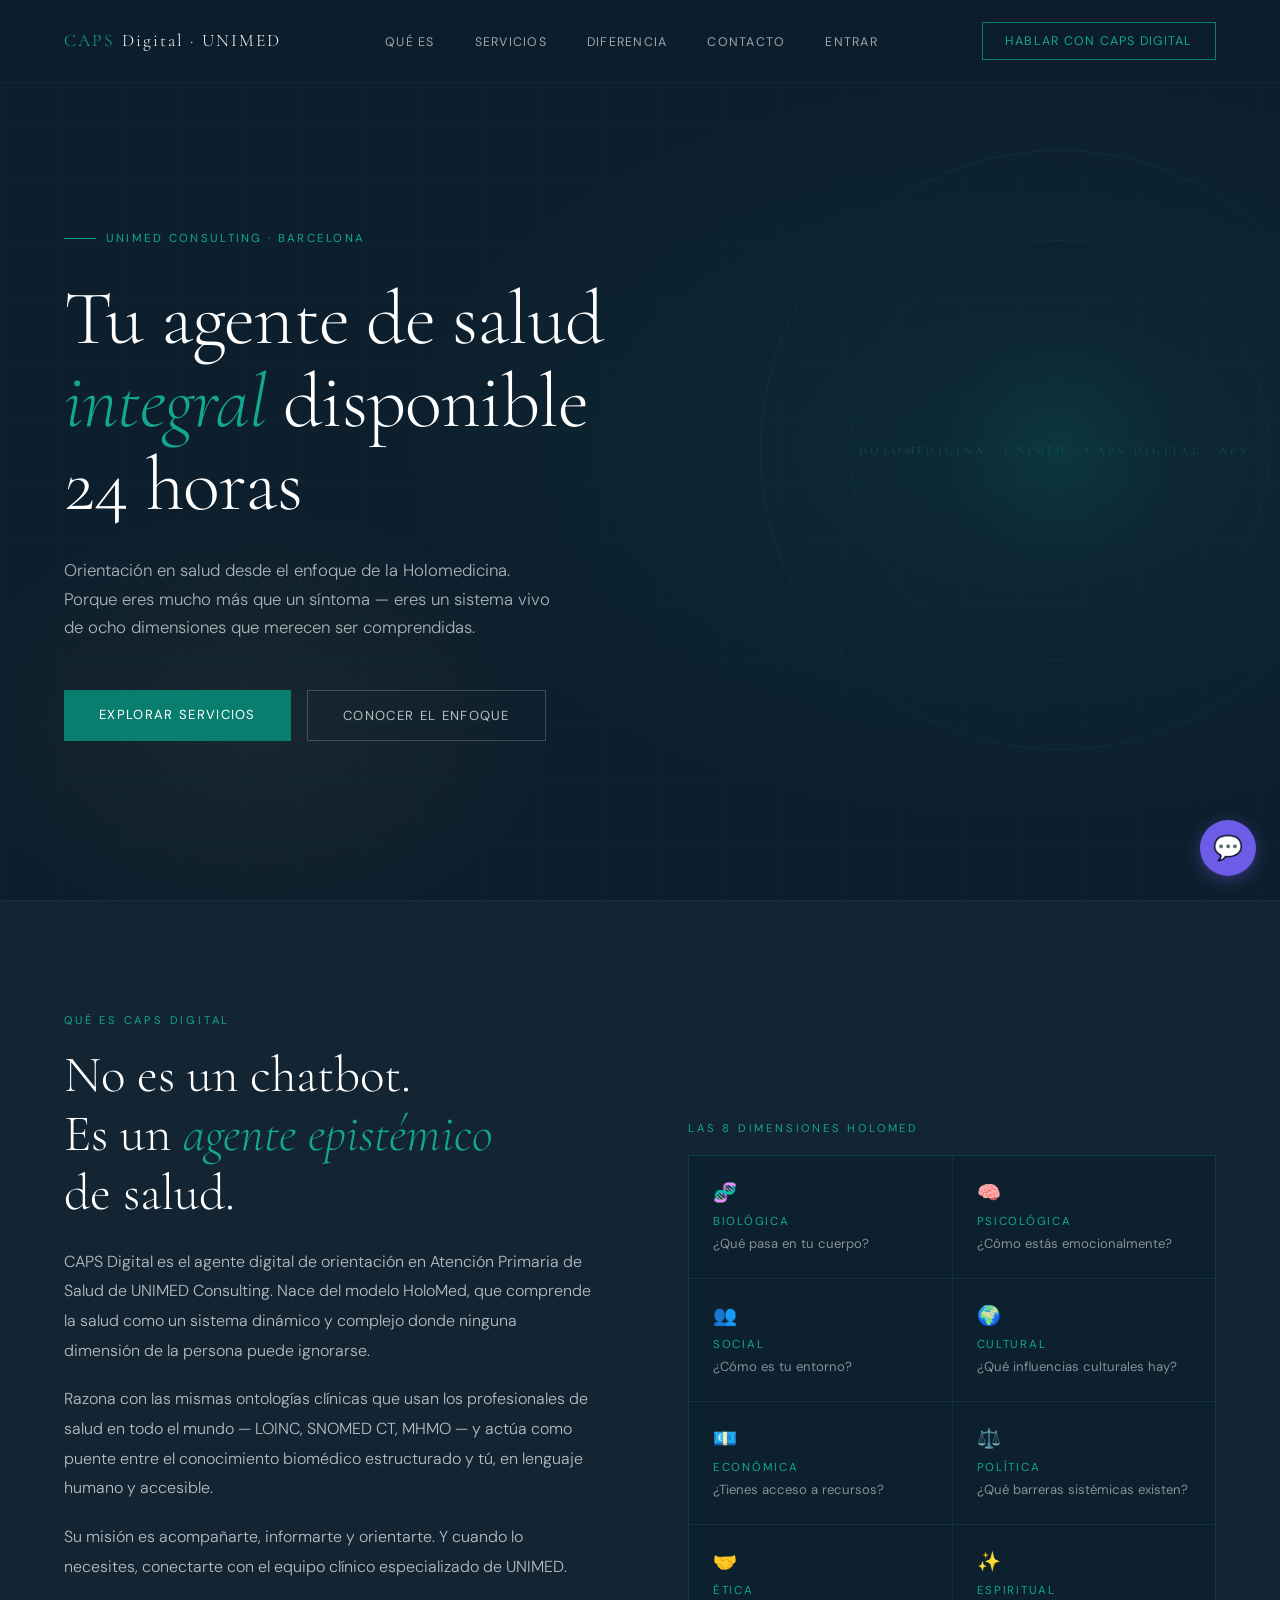
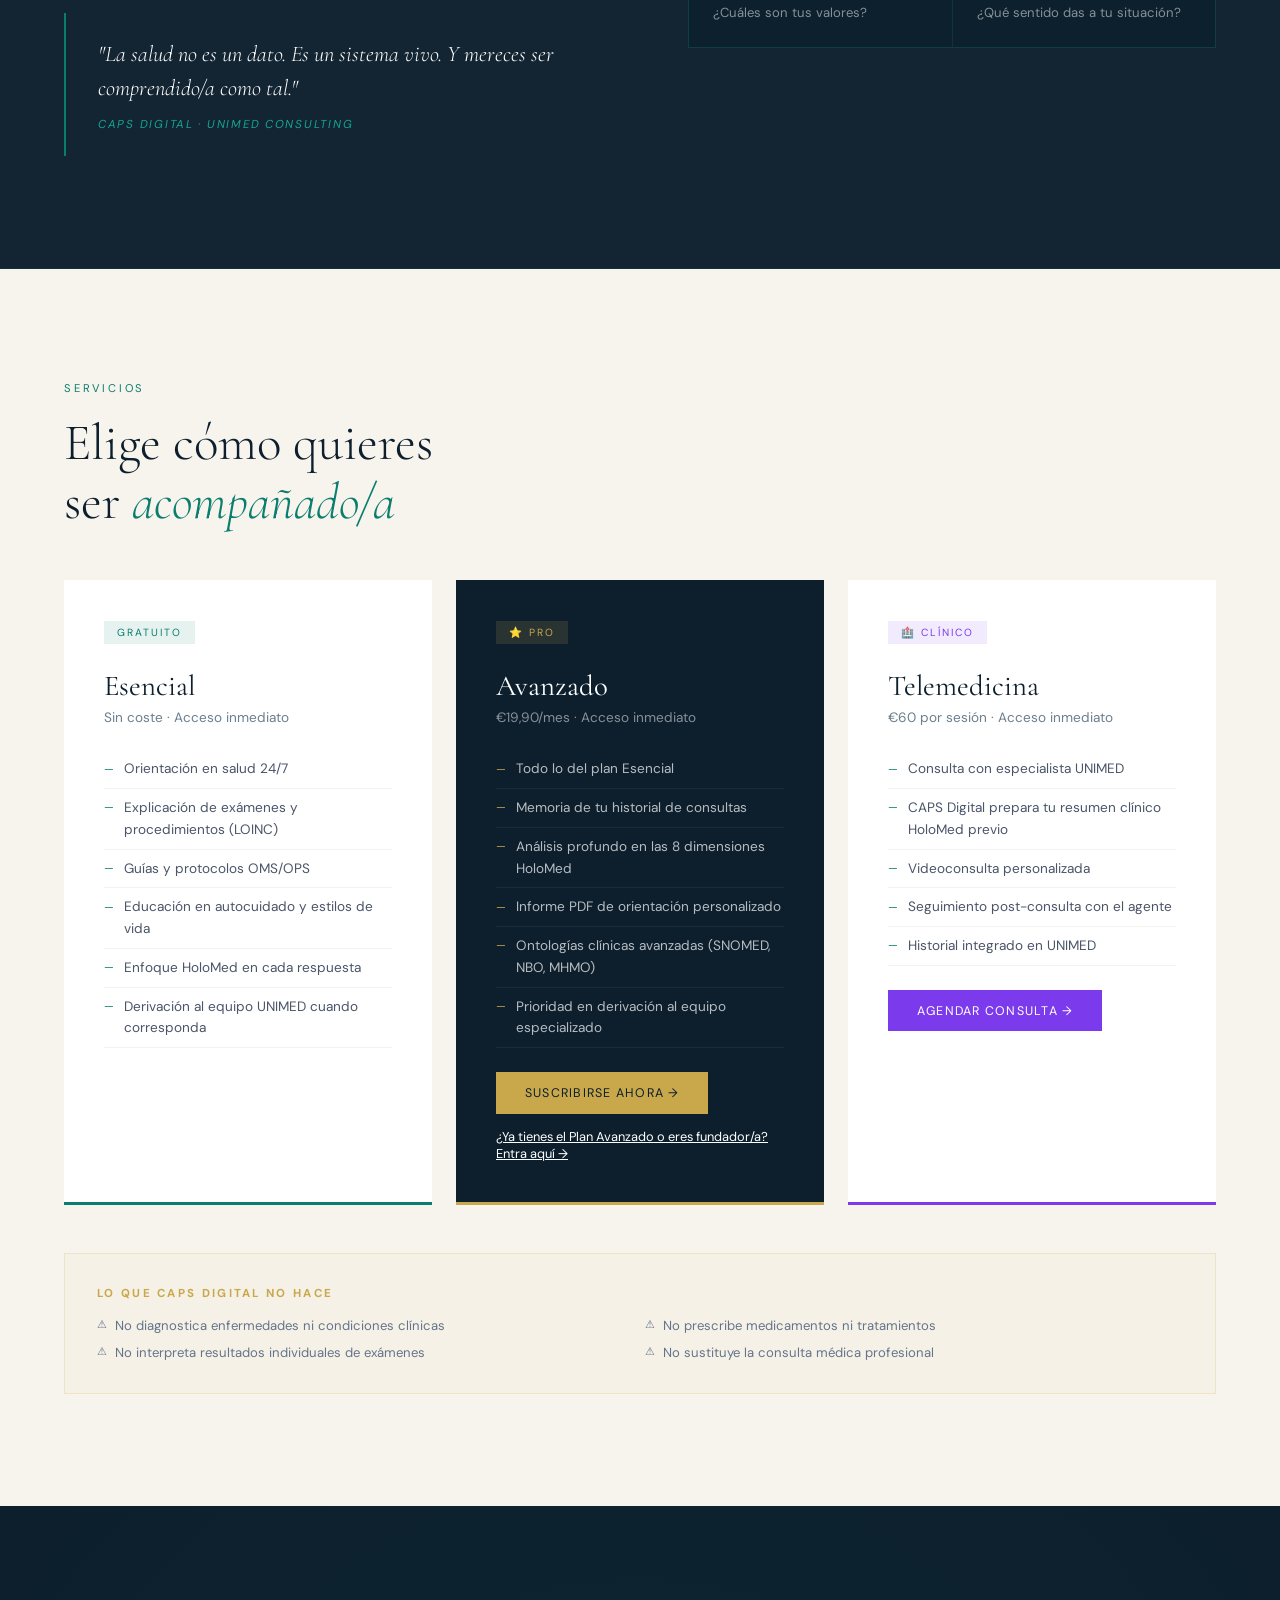
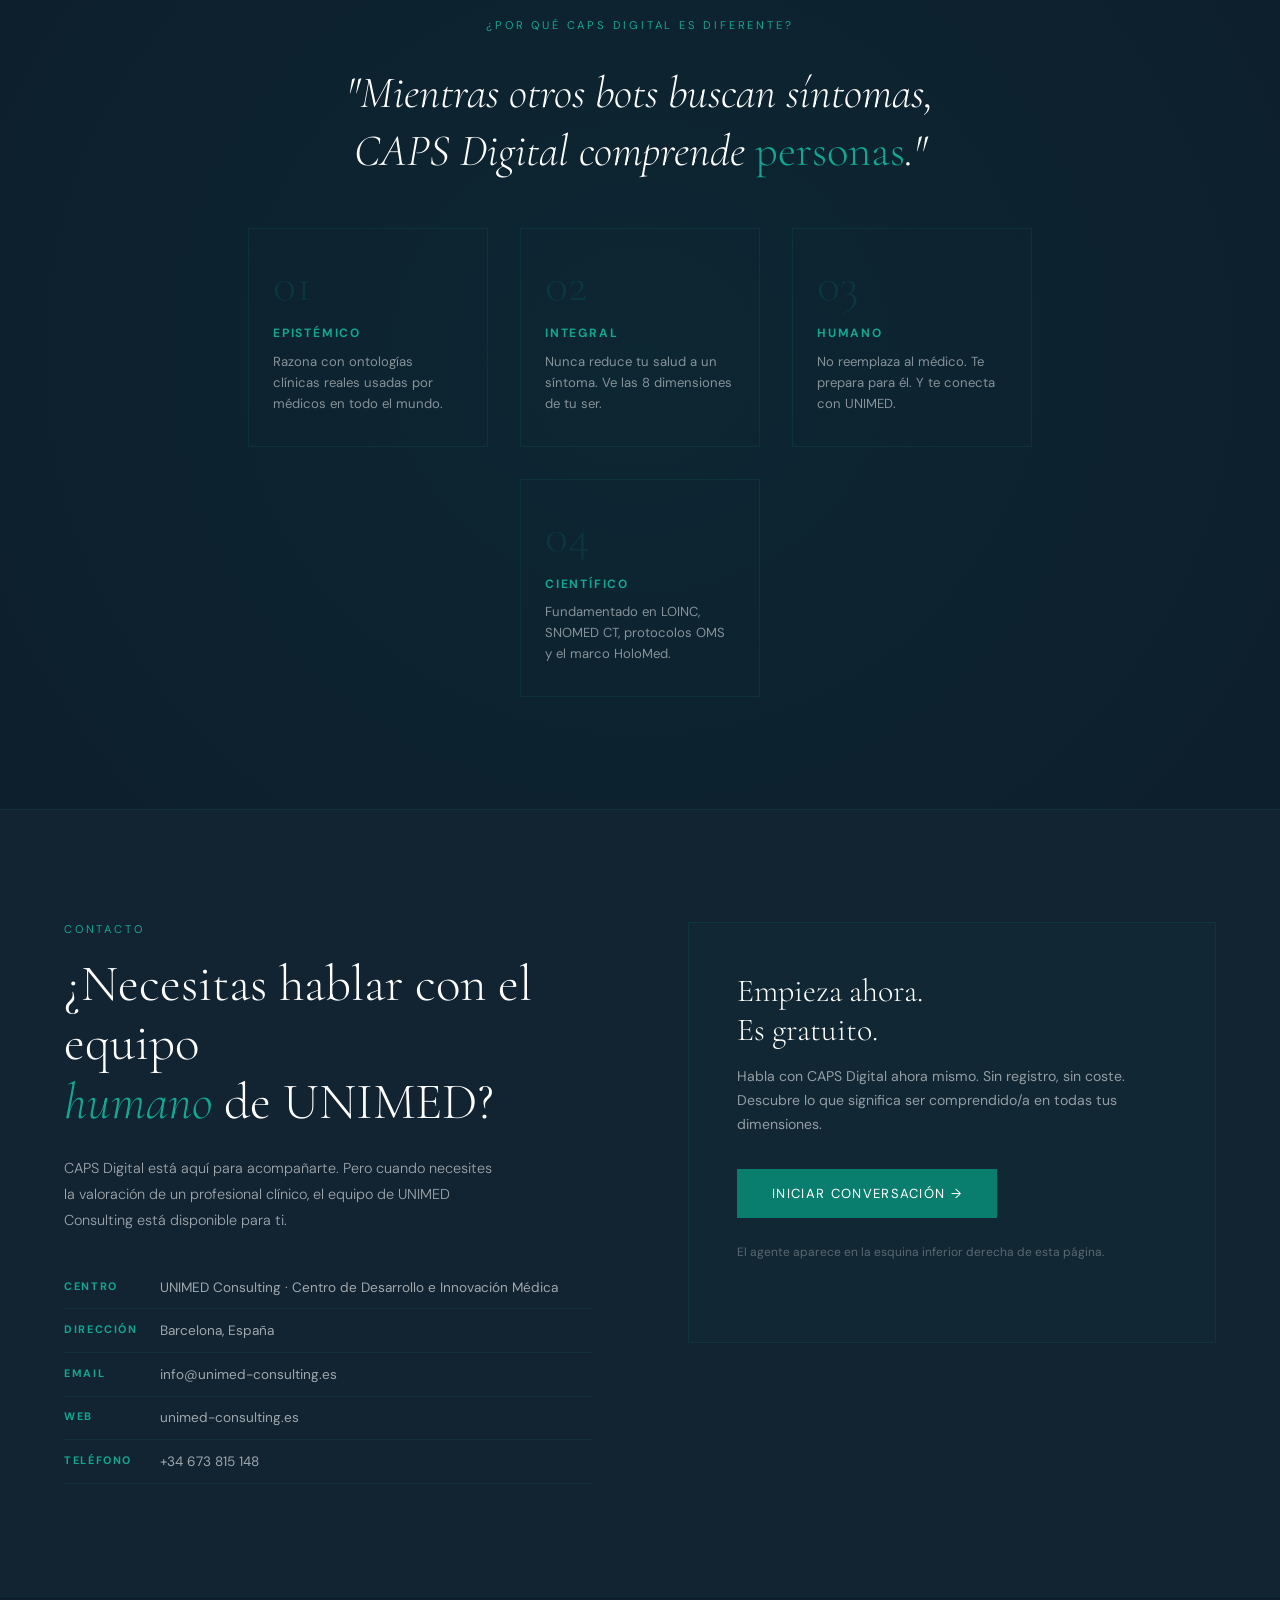
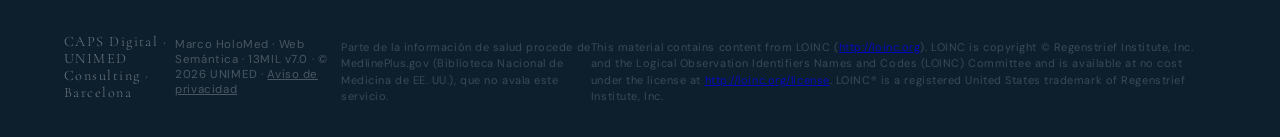
==== index.html @ 7d3c1aca "CAPS Digital se presenta como agente digital de orientación en Atención Primaria de Salud (funciona " ====
<!DOCTYPE html>
<html lang="es">
<head>
<meta charset="UTF-8" />
<meta name="viewport" content="width=device-width, initial-scale=1.0" />
<title>CAPS Digital — UNIMED Consulting</title>
<link href="https://fonts.googleapis.com/css2?family=Cormorant+Garamond:ital,wght@0,300;0,400;0,600;1,300;1,400&family=DM+Sans:wght@300;400;500&display=swap" rel="stylesheet" />
<style>
:root {
  --ink: #0d1f2d;
  --teal: #0a7e6e;
  --teal-light: #13a692;
  --gold: #c9a84c;
  --cream: #f7f3ed;
  --white: #ffffff;
  --muted: #6b7f8e;
  --border: rgba(10,126,110,0.15);
}
*, *::before, *::after { box-sizing: border-box; margin: 0; padding: 0; }
html { scroll-behavior: smooth; }
body {
  font-family: 'DM Sans', sans-serif;
  background: var(--ink);
  color: var(--white);
  overflow-x: hidden;
}
/* ── NAV ── */
nav {
  position: fixed; top: 0; left: 0; right: 0; z-index: 100;
  display: flex; align-items: center; justify-content: space-between;
  padding: 1.4rem 4rem;
  background: rgba(13,31,45,0.85);
  backdrop-filter: blur(16px);
  border-bottom: 1px solid var(--border);
}
.nav-logo {
  font-family: 'Cormorant Garamond', serif;
  font-size: 1.1rem; font-weight: 300; letter-spacing: 0.12em;
  color: var(--white); text-decoration: none;
}
.nav-logo span { color: var(--teal-light); }
.nav-links { display: flex; gap: 2.5rem; list-style: none; }
.nav-links a {
  font-size: 0.78rem; letter-spacing: 0.1em; text-transform: uppercase;
  color: rgba(255,255,255,0.6); text-decoration: none;
  transition: color 0.3s;
}
.nav-links a:hover { color: var(--teal-light); }
.nav-cta {
  font-size: 0.78rem; letter-spacing: 0.1em; text-transform: uppercase;
  padding: 0.6rem 1.4rem;
  border: 1px solid var(--teal);
  color: var(--teal-light); text-decoration: none;
  transition: all 0.3s;
}
.nav-cta:hover { background: var(--teal); color: var(--white); }
/* ── HERO ── */
.hero {
  min-height: 100vh;
  display: flex; align-items: center;
  padding: 8rem 4rem 4rem;
  position: relative; overflow: hidden;
}
.hero::before {
  content: '';
  position: absolute; inset: 0;
  background: radial-gradient(ellipse 70% 60% at 80% 50%, rgba(10,126,110,0.12) 0%, transparent 70%),
              radial-gradient(ellipse 40% 40% at 20% 80%, rgba(201,168,76,0.06) 0%, transparent 60%);
}
.hero-grid {
  position: absolute; inset: 0;
  background-image:
    linear-gradient(rgba(10,126,110,0.04) 1px, transparent 1px),
    linear-gradient(90deg, rgba(10,126,110,0.04) 1px, transparent 1px);
  background-size: 60px 60px;
}
.hero-content { position: relative; z-index: 2; max-width: 700px; }
.hero-tag {
  display: inline-flex; align-items: center; gap: 0.6rem;
  font-size: 0.72rem; letter-spacing: 0.2em; text-transform: uppercase;
  color: var(--teal-light);
  margin-bottom: 2rem;
}
.hero-tag::before {
  content: '';
  display: block; width: 2rem; height: 1px;
  background: var(--teal-light);
}
h1 {
  font-family: 'Cormorant Garamond', serif;
  font-size: clamp(3rem, 6vw, 5.5rem);
  font-weight: 300; line-height: 1.08;
  letter-spacing: -0.01em;
  margin-bottom: 1.8rem;
}
h1 em { font-style: italic; color: var(--teal-light); }
.hero-sub {
  font-size: 1.05rem; font-weight: 300; line-height: 1.7;
  color: rgba(255,255,255,0.65);
  max-width: 520px;
  margin-bottom: 3rem;
}
.hero-actions { display: flex; gap: 1rem; flex-wrap: wrap; }
.btn-primary {
  padding: 1rem 2.2rem;
  background: var(--teal);
  color: var(--white); text-decoration: none;
  font-size: 0.82rem; letter-spacing: 0.1em; text-transform: uppercase;
  transition: all 0.3s;
  border: none; cursor: pointer;
}
.btn-primary:hover { background: var(--teal-light); transform: translateY(-2px); }
.btn-secondary {
  padding: 1rem 2.2rem;
  border: 1px solid rgba(255,255,255,0.2);
  color: rgba(255,255,255,0.7); text-decoration: none;
  font-size: 0.82rem; letter-spacing: 0.1em; text-transform: uppercase;
  transition: all 0.3s;
}
.btn-secondary:hover { border-color: var(--teal-light); color: var(--teal-light); }
/* decorative circle */
.hero-orb {
  position: absolute; right: -5rem; top: 50%; transform: translateY(-50%);
  width: 600px; height: 600px;
  border-radius: 50%;
  border: 1px solid rgba(10,126,110,0.15);
  display: flex; align-items: center; justify-content: center;
}
.hero-orb::before {
  content: ''; position: absolute;
  width: 420px; height: 420px;
  border-radius: 50%;
  border: 1px solid rgba(10,126,110,0.1);
}
.hero-orb::after {
  content: ''; position: absolute;
  width: 240px; height: 240px;
  border-radius: 50%;
  background: radial-gradient(circle, rgba(10,126,110,0.15), transparent 70%);
}
.orb-text {
  font-family: 'Cormorant Garamond', serif;
  font-size: 0.7rem; letter-spacing: 0.3em; text-transform: uppercase;
  color: rgba(10,126,110,0.5);
  position: absolute;
  animation: orbit 30s linear infinite;
}
@keyframes orbit { from { transform: rotate(0deg) translateX(180px) rotate(0deg); } to { transform: rotate(360deg) translateX(180px) rotate(-360deg); } }
/* ── SECTION BASE ── */
section { padding: 7rem 4rem; }
.section-tag {
  font-size: 0.7rem; letter-spacing: 0.25em; text-transform: uppercase;
  color: var(--teal-light); margin-bottom: 1.2rem;
}
h2 {
  font-family: 'Cormorant Garamond', serif;
  font-size: clamp(2.2rem, 4vw, 3.5rem);
  font-weight: 300; line-height: 1.15;
  margin-bottom: 1.5rem;
}
h2 em { font-style: italic; color: var(--teal-light); }
/* ── ABOUT ── */
.about {
  background: rgba(255,255,255,0.025);
  border-top: 1px solid var(--border);
  border-bottom: 1px solid var(--border);
}
.about-inner {
  display: grid; grid-template-columns: 1fr 1fr; gap: 6rem;
  align-items: center;
}
.about-text p {
  font-size: 1rem; line-height: 1.85; font-weight: 300;
  color: rgba(255,255,255,0.7);
  margin-bottom: 1.2rem;
}
.about-quote {
  border-left: 2px solid var(--teal);
  padding: 1.5rem 2rem; margin-top: 2rem;
}
.about-quote p {
  font-family: 'Cormorant Garamond', serif;
  font-size: 1.4rem; font-style: italic; font-weight: 300;
  line-height: 1.5;
  color: var(--white) !important;
  margin: 0 !important;
}
.about-quote cite {
  display: block; margin-top: 0.8rem;
  font-size: 0.72rem; letter-spacing: 0.15em; text-transform: uppercase;
  color: var(--teal-light);
}
/* 8 dimensiones */
.dims-grid {
  display: grid; grid-template-columns: 1fr 1fr; gap: 1px;
  background: var(--border);
  border: 1px solid var(--border);
}
.dim-card {
  background: rgba(13,31,45,0.95);
  padding: 1.5rem;
  transition: background 0.3s;
}
.dim-card:hover { background: rgba(10,126,110,0.08); }
.dim-icon { font-size: 1.2rem; margin-bottom: 0.6rem; }
.dim-name {
  font-size: 0.72rem; letter-spacing: 0.15em; text-transform: uppercase;
  color: var(--teal-light); margin-bottom: 0.3rem;
}
.dim-q {
  font-size: 0.82rem; color: rgba(255,255,255,0.5); line-height: 1.5;
}
/* ── SERVICES ── */
.services { background: var(--cream); color: var(--ink); }
.services h2 { color: var(--ink); }
.services h2 em { color: var(--teal); }
.services .section-tag { color: var(--teal); }
.tiers {
  display: grid; grid-template-columns: repeat(3, 1fr);
  gap: 1.5rem; margin-top: 3rem;
}
.tier {
  background: var(--white);
  padding: 2.5rem;
  position: relative;
  transition: transform 0.3s;
  border-bottom: 3px solid transparent;
}
.tier:hover { transform: translateY(-6px); }
.tier-basic { border-bottom-color: var(--teal); }
.tier-pro { border-bottom-color: var(--gold); background: var(--ink); color: var(--white); }
.tier-tele { border-bottom-color: #7c3aed; }
.tier-badge {
  display: inline-block;
  font-size: 0.65rem; letter-spacing: 0.2em; text-transform: uppercase;
  padding: 0.3rem 0.8rem;
  margin-bottom: 1.5rem;
}
.tier-basic .tier-badge { background: rgba(10,126,110,0.1); color: var(--teal); }
.tier-pro .tier-badge { background: rgba(201,168,76,0.15); color: var(--gold); }
.tier-tele .tier-badge { background: rgba(124,58,237,0.1); color: #7c3aed; }
.tier h3 {
  font-family: 'Cormorant Garamond', serif;
  font-size: 1.8rem; font-weight: 400;
  margin-bottom: 0.4rem;
}
.tier-price {
  font-size: 0.85rem; color: var(--muted);
  margin-bottom: 1.5rem;
}
.tier-pro .tier-price { color: rgba(255,255,255,0.5); }
.tier-features { list-style: none; }
.tier-features li {
  font-size: 0.85rem; line-height: 1.6;
  padding: 0.5rem 0;
  border-bottom: 1px solid rgba(0,0,0,0.05);
  display: flex; align-items: flex-start; gap: 0.6rem;
  color: #4a5568;
}
.tier-pro .tier-features li {
  color: rgba(255,255,255,0.7);
  border-bottom-color: rgba(255,255,255,0.06);
}
.tier-features li::before {
  content: '—'; color: var(--teal); flex-shrink: 0;
  font-size: 0.7rem; margin-top: 0.15rem;
}
.tier-pro .tier-features li::before { color: var(--gold); }
/* ── LIMITS ── */
.limits-box {
  margin-top: 3rem;
  padding: 2rem;
  border: 1px solid rgba(201,168,76,0.2);
  background: rgba(201,168,76,0.04);
}
.limits-box h4 {
  font-size: 0.72rem; letter-spacing: 0.2em; text-transform: uppercase;
  color: var(--gold); margin-bottom: 1rem;
}
.limits-grid { display: grid; grid-template-columns: repeat(2, 1fr); gap: 0.6rem; }
.limit-item {
  font-size: 0.82rem; color: #64748b;
  display: flex; gap: 0.5rem;
}
.limit-item::before { content: '⚠'; font-size: 0.7rem; }
/* ── DIFFERENTIATOR ── */
.diff { position: relative; overflow: hidden; }
.diff::before {
  content: '';
  position: absolute; inset: 0;
  background: radial-gradient(ellipse 60% 80% at 50% 50%, rgba(10,126,110,0.08), transparent);
}
.diff-inner { position: relative; z-index: 2; text-align: center; max-width: 800px; margin: 0 auto; }
.big-quote {
  font-family: 'Cormorant Garamond', serif;
  font-size: clamp(1.8rem, 3.5vw, 3rem);
  font-style: italic; font-weight: 300;
  line-height: 1.3; color: var(--white);
  margin: 2rem 0;
}
.big-quote em { color: var(--teal-light); font-style: normal; }
.diff-pillars {
  display: flex; gap: 2rem; justify-content: center;
  flex-wrap: wrap; margin-top: 3rem;
}
.pillar {
  flex: 1; min-width: 200px; max-width: 240px;
  padding: 2rem 1.5rem;
  border: 1px solid var(--border);
  text-align: left;
  transition: border-color 0.3s;
}
.pillar:hover { border-color: var(--teal); }
.pillar-num {
  font-family: 'Cormorant Garamond', serif;
  font-size: 3rem; font-weight: 300;
  color: rgba(10,126,110,0.2);
  line-height: 1; margin-bottom: 1rem;
}
.pillar h4 {
  font-size: 0.75rem; letter-spacing: 0.15em; text-transform: uppercase;
  color: var(--teal-light); margin-bottom: 0.6rem;
}
.pillar p { font-size: 0.82rem; color: rgba(255,255,255,0.5); line-height: 1.6; }
/* ── CONTACT ── */
.contact {
  background: rgba(255,255,255,0.02);
  border-top: 1px solid var(--border);
}
.contact-inner {
  display: grid; grid-template-columns: 1fr 1fr; gap: 6rem;
  align-items: start;
}
.contact-info p {
  font-size: 0.9rem; line-height: 1.8; font-weight: 300;
  color: rgba(255,255,255,0.6);
  margin-bottom: 2rem;
}
.contact-details { list-style: none; }
.contact-details li {
  font-size: 0.85rem; padding: 0.8rem 0;
  border-bottom: 1px solid var(--border);
  display: flex; gap: 1rem;
  color: rgba(255,255,255,0.6);
}
.contact-details li strong {
  font-size: 0.68rem; letter-spacing: 0.15em; text-transform: uppercase;
  color: var(--teal-light); min-width: 5rem;
}
.contact-cta {
  padding: 3rem;
  border: 1px solid var(--border);
  background: rgba(10,126,110,0.04);
}
.contact-cta h3 {
  font-family: 'Cormorant Garamond', serif;
  font-size: 2rem; font-weight: 300; margin-bottom: 1rem;
}
.contact-cta p {
  font-size: 0.88rem; color: rgba(255,255,255,0.55); line-height: 1.7;
  margin-bottom: 2rem;
}
/* ── FOOTER ── */
footer {
  padding: 2rem 4rem;
  border-top: 1px solid var(--border);
  display: flex; align-items: center; justify-content: space-between;
}
.footer-logo {
  font-family: 'Cormorant Garamond', serif;
  font-size: 0.9rem; font-weight: 300; letter-spacing: 0.1em;
  color: rgba(255,255,255,0.4);
}
.footer-note {
  font-size: 0.72rem; color: rgba(255,255,255,0.25); letter-spacing: 0.05em;
}
/* ── ANIMATIONS ── */
@keyframes fadeUp {
  from { opacity: 0; transform: translateY(30px); }
  to   { opacity: 1; transform: translateY(0); }
}
.hero-content > * {
  opacity: 0;
  animation: fadeUp 0.8s ease forwards;
}
.hero-tag { animation-delay: 0.1s; }
.hero-content h1 { animation-delay: 0.25s; }
.hero-sub { animation-delay: 0.4s; }
.hero-actions { animation-delay: 0.55s; }
/* ── RESPONSIVE ── */
@media (max-width: 900px) {
  nav { padding: 1.2rem 2rem; }
  .nav-links, .nav-cta { display: none; }
  section { padding: 5rem 2rem; }
  .hero { padding: 7rem 2rem 4rem; }
  .hero-orb { display: none; }
  .about-inner, .contact-inner { grid-template-columns: 1fr; gap: 3rem; }
  .tiers { grid-template-columns: 1fr; }
  .dims-grid { grid-template-columns: 1fr; }
  footer { flex-direction: column; gap: 0.5rem; text-align: center; }
}
</style>
</head>
<body>
<!-- NAV -->
<nav>
  <a class="nav-logo" href="#"><span>CAPS</span> Digital · UNIMED</a>
  <ul class="nav-links">
    <li><a href="#about">Qué es</a></li>
    <li><a href="#services">Servicios</a></li>
    <li><a href="#diferencia">Diferencia</a></li>
    <li><a href="#contacto">Contacto</a></li>
    <li><a href="/avanzado/">Entrar</a></li>
  </ul>
  <a class="nav-cta" href="#contacto">Hablar con CAPS Digital</a>
</nav>
<!-- HERO -->
<section class="hero">
  <div class="hero-grid"></div>
  <div class="hero-content">
    <div class="hero-tag">UNIMED Consulting · Barcelona</div>
    <h1>Tu agente de salud<br /><em>integral</em> disponible<br />24 horas</h1>
    <p class="hero-sub">
      Orientación en salud desde el enfoque de la Holomedicina.<br>
      Porque eres mucho más que un síntoma — eres un sistema vivo<br>
      de ocho dimensiones que merecen ser comprendidas.
    </p>
    <div class="hero-actions">
      <a href="#services" class="btn-primary">Explorar servicios</a>
      <a href="#about" class="btn-secondary">Conocer el enfoque</a>
    </div>
  </div>
  <div class="hero-orb">
    <span class="orb-text">HOLOMEDICINA · UNIMED · CAPS DIGITAL · APS ·</span>
  </div>
</section>
<!-- ABOUT -->
<section class="about" id="about">
  <div class="about-inner">
    <div class="about-text">
      <div class="section-tag">Qué es CAPS Digital</div>
      <h2>No es un chatbot.<br />Es un <em>agente epistémico</em><br />de salud.</h2>
      <p>
        CAPS Digital es el agente digital de orientación en Atención Primaria de Salud
        de UNIMED Consulting. Nace del modelo HoloMed, que comprende la salud como un
        sistema dinámico y complejo donde ninguna dimensión de la persona puede ignorarse.
      </p>
      <p>
        Razona con las mismas ontologías clínicas que usan los profesionales de salud
        en todo el mundo — LOINC, SNOMED CT, MHMO — y actúa como puente entre el
        conocimiento biomédico estructurado y tú, en lenguaje humano y accesible.
      </p>
      <p>
        Su misión es acompañarte, informarte y orientarte. Y cuando lo necesites,
        conectarte con el equipo clínico especializado de UNIMED.
      </p>
      <div class="about-quote">
        <p>"La salud no es un dato. Es un sistema vivo. Y mereces ser comprendido/a como tal."</p>
        <cite>CAPS Digital · UNIMED Consulting</cite>
      </div>
    </div>
    <div>
      <div class="section-tag" style="margin-bottom:1.2rem">Las 8 Dimensiones HoloMed</div>
      <div class="dims-grid">
        <div class="dim-card"><div class="dim-icon">🧬</div><div class="dim-name">Biológica</div><div class="dim-q">¿Qué pasa en tu cuerpo?</div></div>
        <div class="dim-card"><div class="dim-icon">🧠</div><div class="dim-name">Psicológica</div><div class="dim-q">¿Cómo estás emocionalmente?</div></div>
        <div class="dim-card"><div class="dim-icon">👥</div><div class="dim-name">Social</div><div class="dim-q">¿Cómo es tu entorno?</div></div>
        <div class="dim-card"><div class="dim-icon">🌍</div><div class="dim-name">Cultural</div><div class="dim-q">¿Qué influencias culturales hay?</div></div>
        <div class="dim-card"><div class="dim-icon">💶</div><div class="dim-name">Económica</div><div class="dim-q">¿Tienes acceso a recursos?</div></div>
        <div class="dim-card"><div class="dim-icon">⚖️</div><div class="dim-name">Política</div><div class="dim-q">¿Qué barreras sistémicas existen?</div></div>
        <div class="dim-card"><div class="dim-icon">🤝</div><div class="dim-name">Ética</div><div class="dim-q">¿Cuáles son tus valores?</div></div>
        <div class="dim-card"><div class="dim-icon">✨</div><div class="dim-name">Espiritual</div><div class="dim-q">¿Qué sentido das a tu situación?</div></div>
      </div>
    </div>
  </div>
</section>
<!-- SERVICES -->
<section class="services" id="services">
  <div class="section-tag">Servicios</div>
  <h2>Elige cómo quieres<br />ser <em>acompañado/a</em></h2>
  <div class="tiers">
    <!-- BÁSICO -->
    <div class="tier tier-basic">
      <div class="tier-badge">Gratuito</div>
      <h3>Esencial</h3>
      <div class="tier-price">Sin coste · Acceso inmediato</div>
      <ul class="tier-features">
        <li>Orientación en salud 24/7</li>
        <li>Explicación de exámenes y procedimientos (LOINC)</li>
        <li>Guías y protocolos OMS/OPS</li>
        <li>Educación en autocuidado y estilos de vida</li>
        <li>Enfoque HoloMed en cada respuesta</li>
        <li>Derivación al equipo UNIMED cuando corresponda</li>
      </ul>
    </div>
    <!-- PRO -->
    <div class="tier tier-pro">
      <div class="tier-badge">⭐ Pro</div>
      <h3>Avanzado</h3>
      <div class="tier-price">€19,90/mes · Acceso inmediato</div>
      <ul class="tier-features">
        <li>Todo lo del plan Esencial</li>
        <li>Memoria de tu historial de consultas</li>
        <li>Análisis profundo en las 8 dimensiones HoloMed</li>
        <li>Informe PDF de orientación personalizado</li>
        <li>Ontologías clínicas avanzadas (SNOMED, NBO, MHMO)</li>
        <li>Prioridad en derivación al equipo especializado</li>
      </ul>
      <a href="https://buy.stripe.com/14A9ATgK7cQb6JH8YXgA807" target="_blank" style="display:inline-block;margin-top:1.5rem;padding:0.8rem 1.8rem;background:var(--gold);color:var(--ink);text-decoration:none;font-size:0.78rem;letter-spacing:0.1em;text-transform:uppercase;">Suscribirse ahora →</a>
      <p style="margin-top:0.9rem;font-size:0.8rem;"><a href="/avanzado/" style="color:inherit;">¿Ya tienes el Plan Avanzado o eres fundador/a? Entra aquí →</a></p>
    </div>
    <!-- TELEMEDICINA -->
    <div class="tier tier-tele">
      <div class="tier-badge">🏥 Clínico</div>
      <h3>Telemedicina</h3>
      <div class="tier-price">€60 por sesión · Acceso inmediato</div>
      <ul class="tier-features">
        <li>Consulta con especialista UNIMED</li>
        <li>CAPS Digital prepara tu resumen clínico HoloMed previo</li>
        <li>Videoconsulta personalizada</li>
        <li>Seguimiento post-consulta con el agente</li>
        <li>Historial integrado en UNIMED</li>
      </ul>
      <a href="https://cal.com/samuel-carmona-c8fagj/telemedicina-caps" target="_blank" style="display:inline-block;margin-top:1.5rem;padding:0.8rem 1.8rem;background:#7c3aed;color:#ffffff;text-decoration:none;font-size:0.78rem;letter-spacing:0.1em;text-transform:uppercase;">Agendar consulta →</a>
    </div>
  </div>
  <div class="limits-box">
    <h4>Lo que CAPS Digital no hace</h4>
    <div class="limits-grid">
      <div class="limit-item">No diagnostica enfermedades ni condiciones clínicas</div>
      <div class="limit-item">No prescribe medicamentos ni tratamientos</div>
      <div class="limit-item">No interpreta resultados individuales de exámenes</div>
      <div class="limit-item">No sustituye la consulta médica profesional</div>
    </div>
  </div>
</section>
<!-- DIFFERENTIATOR -->
<section class="diff" id="diferencia">
  <div class="diff-inner">
    <div class="section-tag" style="text-align:center">¿Por qué CAPS Digital es diferente?</div>
    <div class="big-quote">
      "Mientras otros bots buscan síntomas,<br />
      CAPS Digital comprende <em>personas</em>."
    </div>
    <div class="diff-pillars">
      <div class="pillar">
        <div class="pillar-num">01</div>
        <h4>Epistémico</h4>
        <p>Razona con ontologías clínicas reales usadas por médicos en todo el mundo.</p>
      </div>
      <div class="pillar">
        <div class="pillar-num">02</div>
        <h4>Integral</h4>
        <p>Nunca reduce tu salud a un síntoma. Ve las 8 dimensiones de tu ser.</p>
      </div>
      <div class="pillar">
        <div class="pillar-num">03</div>
        <h4>Humano</h4>
        <p>No reemplaza al médico. Te prepara para él. Y te conecta con UNIMED.</p>
      </div>
      <div class="pillar">
        <div class="pillar-num">04</div>
        <h4>Científico</h4>
        <p>Fundamentado en LOINC, SNOMED CT, protocolos OMS y el marco HoloMed.</p>
      </div>
    </div>
  </div>
</section>
<!-- CONTACT -->
<section class="contact" id="contacto">
  <div class="contact-inner">
    <div class="contact-info">
      <div class="section-tag">Contacto</div>
      <h2>¿Necesitas hablar con el equipo<br /><em>humano</em> de UNIMED?</h2>
      <p>
        CAPS Digital está aquí para acompañarte. Pero cuando necesites<br>
        la valoración de un profesional clínico, el equipo de UNIMED<br>
        Consulting está disponible para ti.
      </p>
      <ul class="contact-details">
        <li><strong>Centro</strong> UNIMED Consulting · Centro de Desarrollo e Innovación Médica</li>
        <li><strong>Dirección</strong> Barcelona, España</li>
        <li><strong>Email</strong> info@unimed-consulting.es</li>
        <li><strong>Web</strong> unimed-consulting.es</li>
        <li><strong>Teléfono</strong> +34 673 815 148</li>
      </ul>
    </div>
    <div class="contact-cta">
      <h3>Empieza ahora.<br />Es gratuito.</h3>
      <p>
        Habla con CAPS Digital ahora mismo. Sin registro, sin coste.<br>
        Descubre lo que significa ser comprendido/a en todas tus dimensiones.
      </p>
      <a href="#" onclick="document.getElementById('caps-bubble').click(); return false;" class="btn-primary" style="display:inline-block">
        Iniciar conversación →
      </a>
      <p style="margin-top:1.5rem; font-size:0.75rem; color:rgba(255,255,255,0.3);">
        El agente aparece en la esquina inferior derecha de esta página.
      </p>
    </div>
  </div>
</section>
<!-- FOOTER -->
<footer>
  <div class="footer-logo">CAPS Digital · UNIMED Consulting · Barcelona</div>
  <div class="footer-note">Marco HoloMed · Web Semántica · 13MIL v7.0 · © 2026 UNIMED · <a href="/privacidad/" style="color:inherit">Aviso de privacidad</a></div>
  <div class="footer-note" style="font-size:11px;opacity:.75;max-width:760px;margin:10px auto 0;line-height:1.5">Parte de la información de salud procede de MedlinePlus.gov (Biblioteca Nacional de Medicina de EE. UU.), que no avala este servicio.</div>
  <div class="footer-note" style="font-size:11px;opacity:.75;max-width:760px;margin:10px auto 0;line-height:1.5">This material contains content from LOINC (<a href="https://loinc.org">http://loinc.org</a>). LOINC is copyright © Regenstrief Institute, Inc. and the Logical Observation Identifiers Names and Codes (LOINC) Committee and is available at no cost under the license at <a href="https://loinc.org/license">http://loinc.org/license</a>. LOINC® is a registered United States trademark of Regenstrief Institute, Inc.</div>
</footer>
<!-- ═══════════════════════════════════════════════ -->
<!-- CAPS Digital Widget — INDEPENDIENTE            -->
<!-- Servidor: Supabase · función caps-esencial -->
<!-- Reemplaza completamente a YouNet AI              -->
<!-- ═══════════════════════════════════════════════ -->
<style>
  #caps-bubble {
    position: fixed;
    bottom: 24px;
    right: 24px;
    width: 56px;
    height: 56px;
    border-radius: 50%;
    background: #6C5CE7;
    color: white;
    border: none;
    font-size: 24px;
    cursor: pointer;
    z-index: 9999;
    box-shadow: 0 4px 16px rgba(108,92,231,0.4);
    transition: transform 0.2s;
    display: flex;
    align-items: center;
    justify-content: center;
  }
  #caps-bubble:hover { transform: scale(1.1); }
  #caps-chat {
    display: none;
    position: fixed;
    bottom: 92px;
    right: 24px;
    width: 360px;
    height: 500px;
    border-radius: 16px;
    box-shadow: 0 8px 40px rgba(0,0,0,0.15);
    background: white;
    z-index: 9998;
    overflow: hidden;
    font-family: -apple-system, BlinkMacSystemFont, 'Segoe UI', sans-serif;
  }
  #caps-header {
    background: #6C5CE7;
    color: white;
    padding: 16px;
    font-weight: 600;
    font-size: 15px;
    display: flex;
    align-items: center;
    gap: 8px;
  }
  #caps-close {
    margin-left: auto;
    background: none;
    border: none;
    color: white;
    font-size: 20px;
    cursor: pointer;
  }
  #caps-messages {
    height: 360px;
    overflow-y: auto;
    padding: 16px;
    background: #f8f9fa;
  }
  .caps-msg {
    margin-bottom: 12px;
    max-width: 85%;
    padding: 10px 14px;
    border-radius: 14px;
    font-size: 14px;
    line-height: 1.5;
  }
  .caps-user {
    background: #6C5CE7;
    color: white;
    margin-left: auto;
    border-bottom-right-radius: 4px;
  }
  .caps-bot {
    background: white;
    color: #333;
    border-bottom-left-radius: 4px;
    box-shadow: 0 1px 3px rgba(0,0,0,0.08);
  }
  #caps-input-area {
    display: flex;
    padding: 12px;
    border-top: 1px solid #eee;
    background: white;
  }
  #caps-input {
    flex: 1;
    border: 1px solid #ddd;
    border-radius: 20px;
    padding: 10px 16px;
    font-size: 14px;
    outline: none;
  }
  #caps-input:focus { border-color: #6C5CE7; }
  #caps-send {
    background: #6C5CE7;
    color: white;
    border: none;
    border-radius: 50%;
    width: 40px;
    height: 40px;
    margin-left: 8px;
    cursor: pointer;
    font-size: 16px;
  }
  #caps-powered {
    text-align: center;
    font-size: 11px;
    color: #aaa;
    padding: 4px;
    background: #f8f9fa;
  }
</style>
<button id="caps-bubble" onclick="toggleChat()">💬</button>
<div id="caps-chat">
  <div id="caps-header">
    🧬 CAPS Digital
    <button id="caps-close" onclick="toggleChat()">✕</button>
  </div>
  <div id="caps-messages">
    <div class="caps-msg caps-bot">
      Hola. Soy <b>CAPS Digital</b>, el agente digital de orientación en Atención Primaria de Salud de UNIMED Consulting. Nazco del modelo HoloMed, que comprende la salud como un sistema dinámico y complejo donde ninguna dimensión de la persona puede ignorarse. Funciono con inteligencia artificial.<br><br>
      No soy un chatbot más: te comprendo desde <b>8 dimensiones</b> y razono con la <b>ontología HoloMed</b> de UNIMED. No diagnostico ni prescribo; cuando lo necesites, te conecto con el <b>equipo clínico de UNIMED</b>.<br><br>
      ¿En qué puedo ayudarte hoy?
    </div>
  </div>
  <div id="caps-input-area">
    <input id="caps-input" type="text" placeholder="Escribe tu consulta..." onkeypress="if(event.key==='Enter')sendMsg()">
    <button id="caps-send" onclick="sendMsg()">➤</button>
  </div>
  <div id="caps-powered">
    CAPS Digital · 13MIL v7.0 · UNIMED Consulting
  </div>
</div>
<script>
  // Plan Esencial: función de servidor en Supabase (sin registro, con límites y ontología HoloMed).
  // Para volver al Worker anterior: restaurar esta sección desde el historial de GitHub.
  const CAPS_ESENCIAL_URL = 'https://vcfgnpnjllvpqdiwjlmz.supabase.co/functions/v1/caps-esencial';
  const capsTurnos = [];  // conversación de esta visita (solo en el navegador)
  const CAPS_ERRORES = {
    limite_visitante: 'Has alcanzado el número de consultas gratuitas de hoy. Puedes volver mañana o pasar al Plan Avanzado.',
    limite_global: 'CAPS Digital ha atendido hoy el máximo de consultas gratuitas. Inténtalo de nuevo mañana.',
    pregunta_demasiado_larga: 'Tu mensaje es demasiado largo. Intenta resumirlo (máximo 800 caracteres).',
    servicio_desactivado: 'El servicio no está disponible en este momento. Inténtalo más tarde.'
  };
  function toggleChat() {
    const chat = document.getElementById('caps-chat');
    const isHidden = getComputedStyle(chat).display === 'none';
    chat.style.display = isHidden ? 'block' : 'none';
  }
  function addMsg(text, isUser) {
    const div = document.createElement('div');
    div.className = 'caps-msg ' + (isUser ? 'caps-user' : 'caps-bot');
    div.textContent = text;
    div.style.whiteSpace = 'pre-wrap';
    document.getElementById('caps-messages').appendChild(div);
    document.getElementById('caps-messages').scrollTop = 99999;
    return div;
  }
  async function sendMsg() {
    const input = document.getElementById('caps-input');
    const msg = input.value.trim();
    if (!msg) return;
    addMsg(msg, true);
    input.value = '';
    const typing = addMsg('Escribiendo...', false);
    try {
      const res = await fetch(CAPS_ESENCIAL_URL, {
        method: 'POST',
        headers: { 'Content-Type': 'application/json' },
        body: JSON.stringify({ pregunta: msg, historial: capsTurnos.slice(-4) })
      });
      const data = await res.json();
      typing.remove();
      if (res.ok && data.reply) {
        addMsg(data.reply.replace(/^#{1,6}\s*/gm, '').replace(/\*\*(.+?)\*\*/g, '$1').replace(/^---+$/gm, '').replace(/\n{3,}/g, '\n\n').trim(), false);
        capsTurnos.push({ p: msg, r: data.reply });
        if (Array.isArray(data.fuentes) && data.fuentes.length) {
          const f = document.createElement('div');
          f.className = 'caps-msg caps-bot caps-fuentes';
          f.style.cssText = 'font-size:12px;opacity:.85;padding-top:6px;padding-bottom:6px';
          f.append('Para saber más (MedlinePlus en español, NLM): ');
          data.fuentes.forEach((x, i) => {
            if (!/^https:\/\//.test(x.url)) return;
            const a = document.createElement('a'); a.href = x.url; a.target = '_blank'; a.rel = 'noopener'; a.textContent = x.titulo;
            if (i) f.append(' · '); f.append(a);
          });
          document.getElementById('caps-messages').appendChild(f);
        }
      } else {
        addMsg(CAPS_ERRORES[data.error] || 'Lo siento, estoy teniendo dificultades. Contacta con UNIMED en info@unimed-consulting.es', false);
      }
    } catch (e) {
      typing.remove();
      addMsg('Lo siento, estoy teniendo dificultades. Contacta con UNIMED en info@unimed-consulting.es', false);
    }
  }
</script>
</body>
</html>
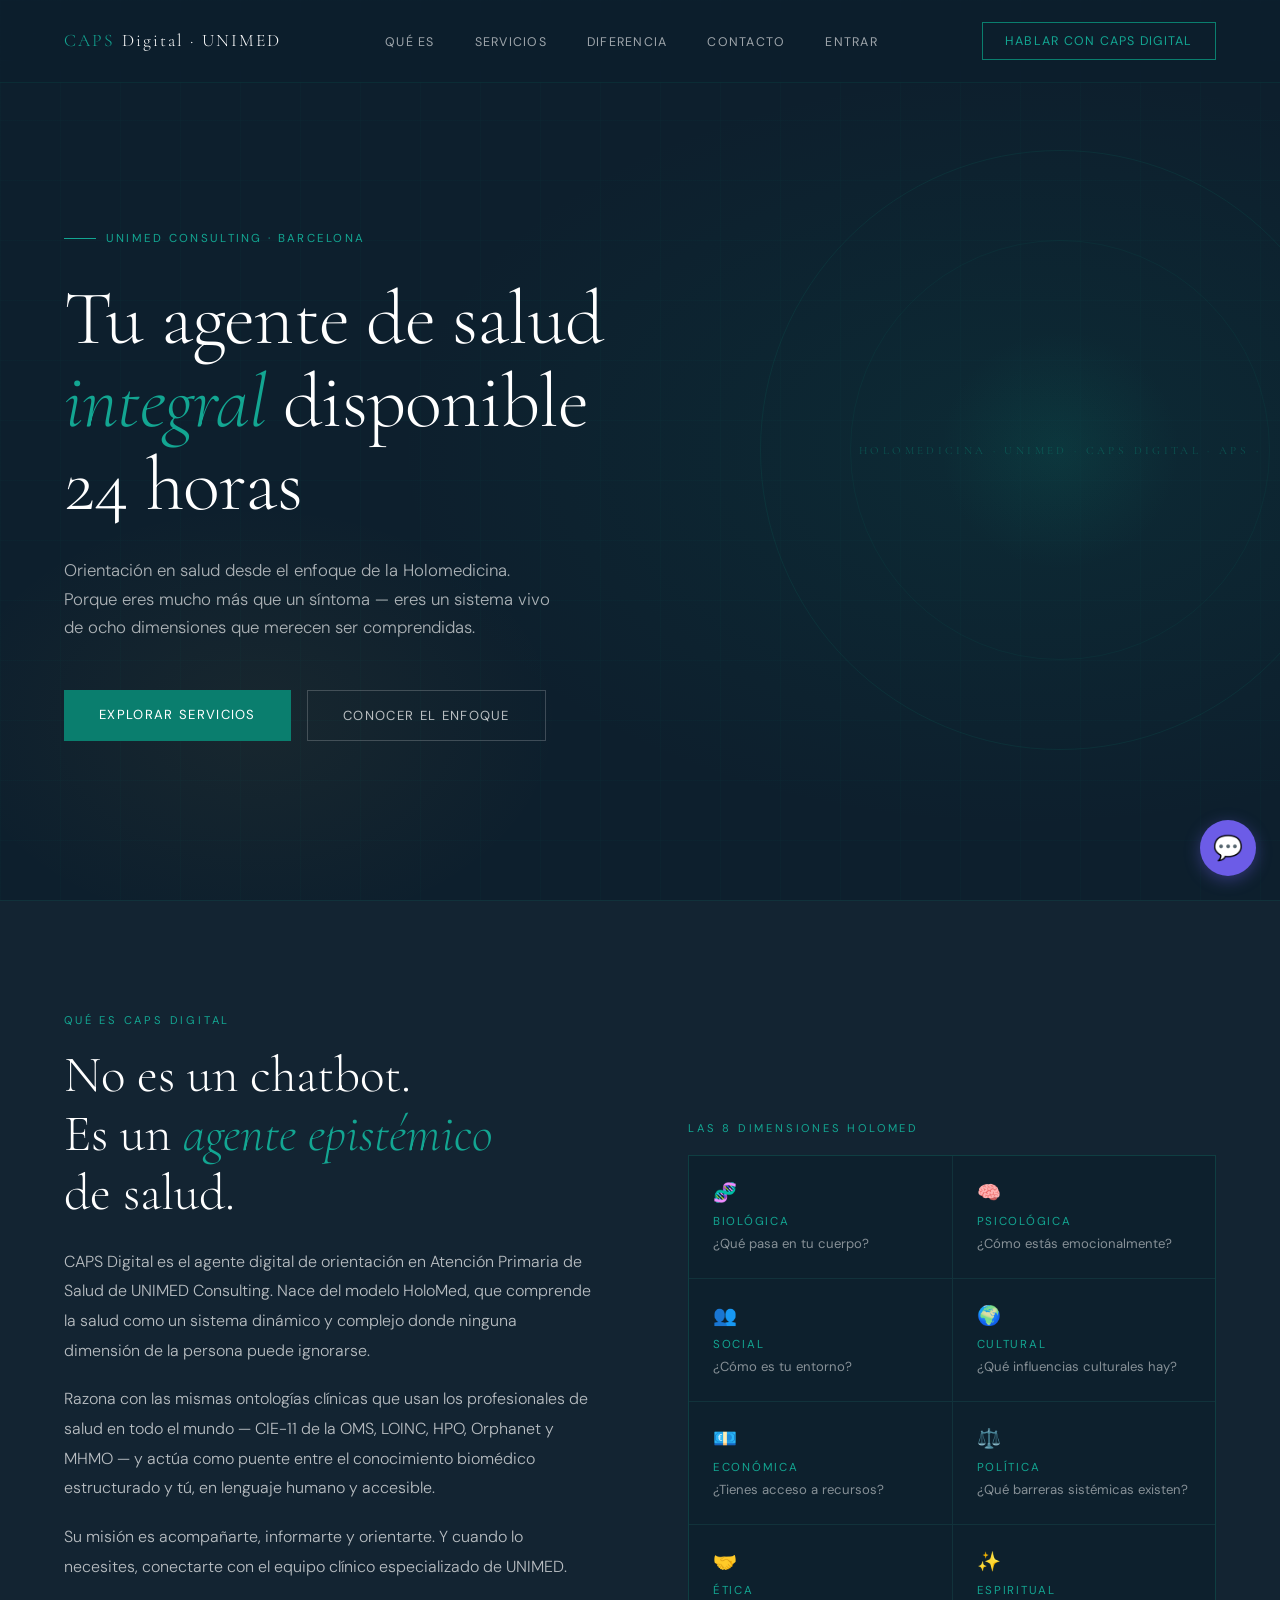
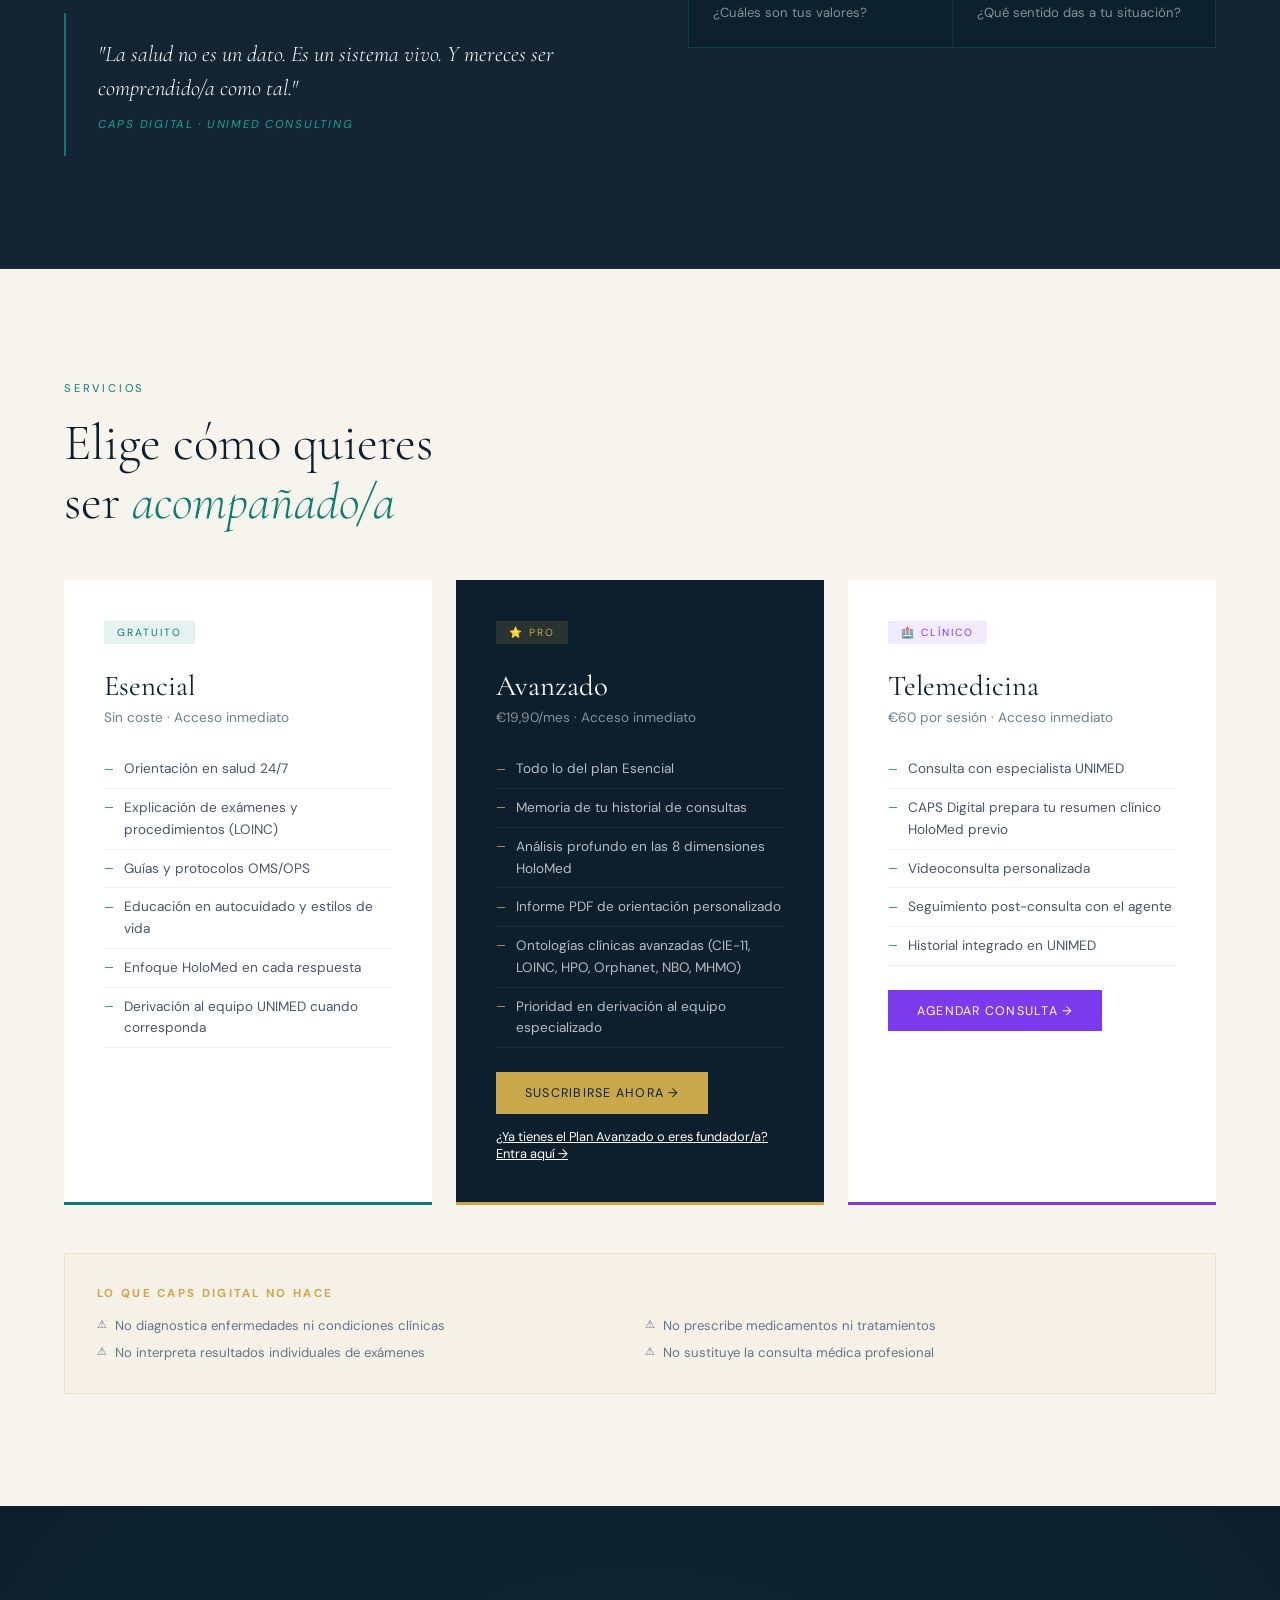
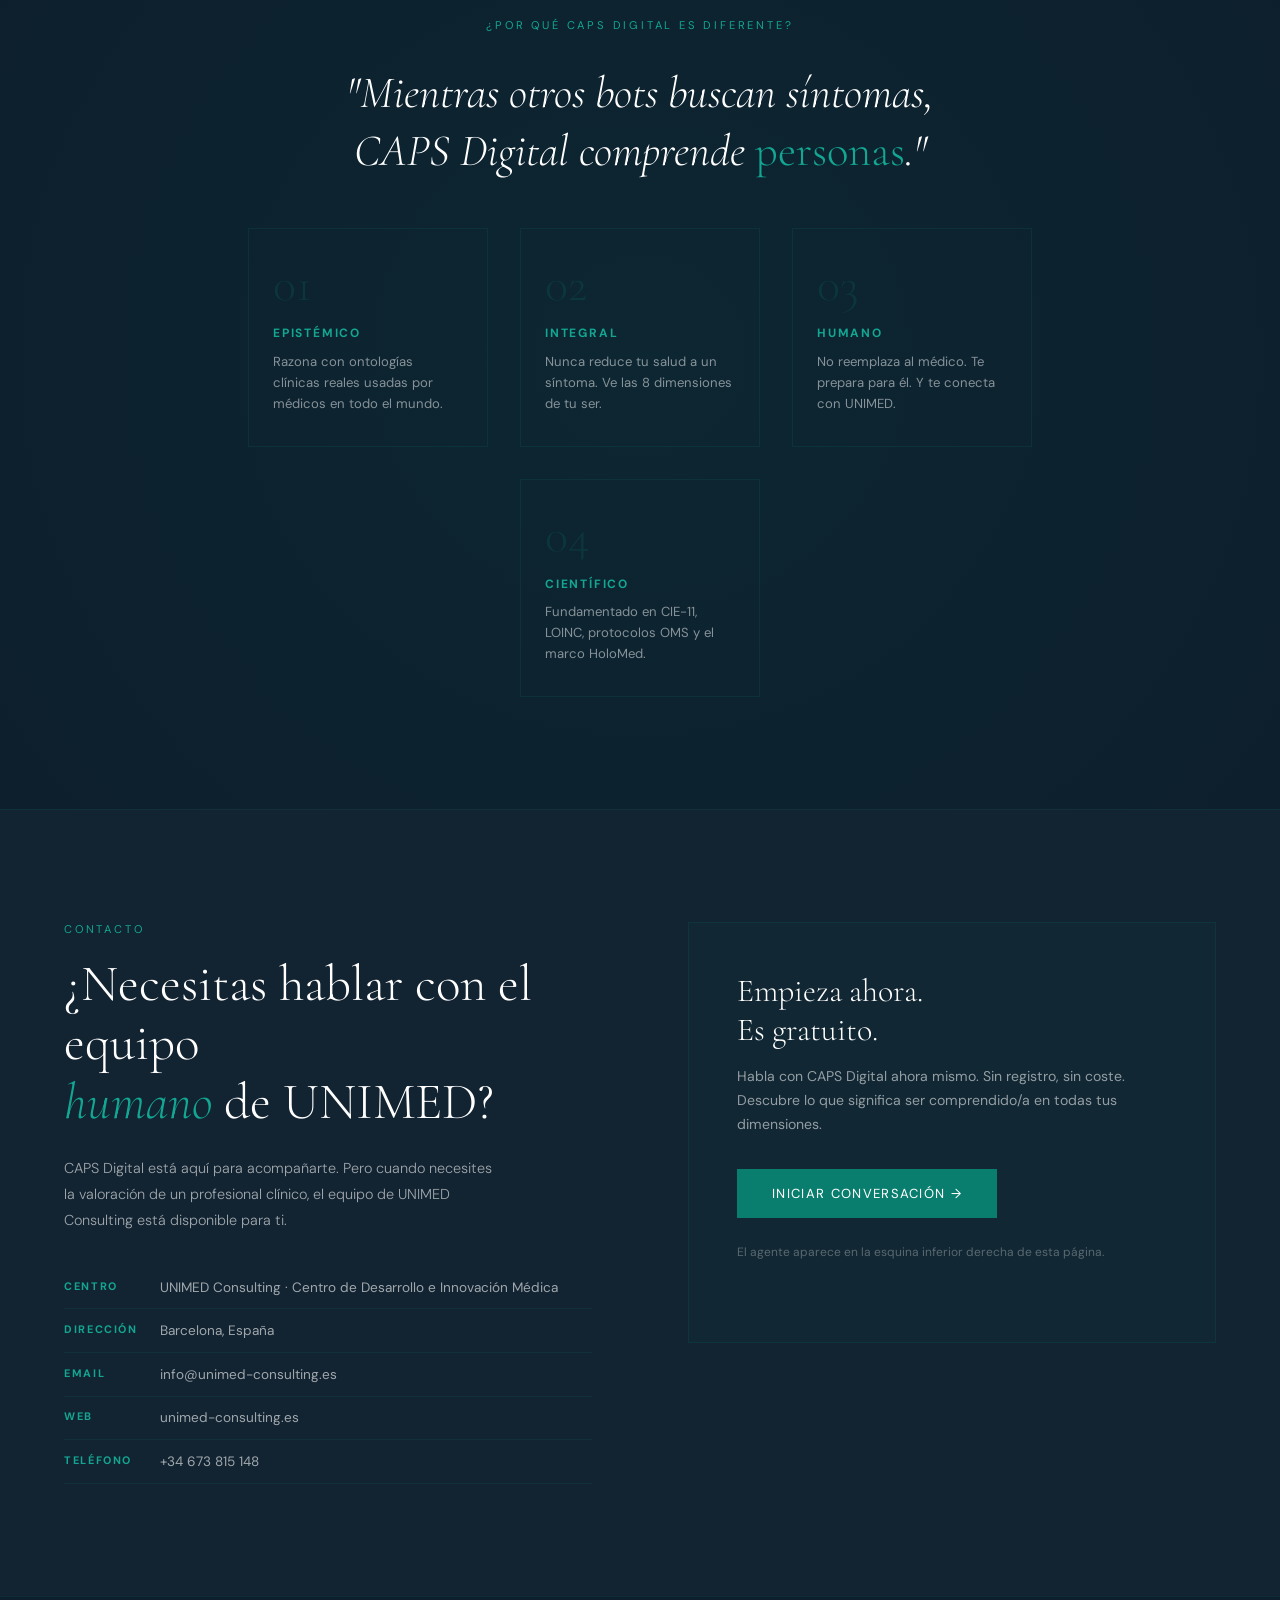
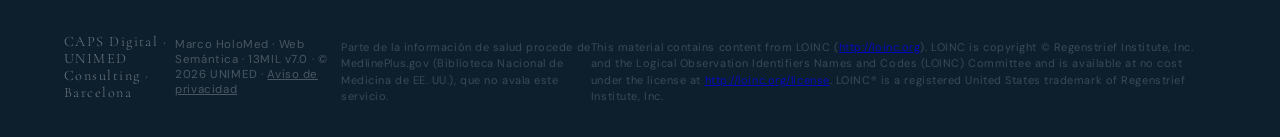
==== commit 91634a01: "Portada: sustituir SNOMED (aún sin licencia) por las fuentes integradas (CIE-11, LOINC, HPO, Orphane" ====
--- a/index.html
+++ b/index.html
@@ -447,7 +447,7 @@
       </p>
       <p>
         Razona con las mismas ontologías clínicas que usan los profesionales de salud
-        en todo el mundo — LOINC, SNOMED CT, MHMO — y actúa como puente entre el
+        en todo el mundo — CIE-11 de la OMS, LOINC, HPO, Orphanet y MHMO — y actúa como puente entre el
         conocimiento biomédico estructurado y tú, en lenguaje humano y accesible.
       </p>
       <p>
@@ -503,7 +503,7 @@
         <li>Memoria de tu historial de consultas</li>
         <li>Análisis profundo en las 8 dimensiones HoloMed</li>
         <li>Informe PDF de orientación personalizado</li>
-        <li>Ontologías clínicas avanzadas (SNOMED, NBO, MHMO)</li>
+        <li>Ontologías clínicas avanzadas (CIE-11, LOINC, HPO, Orphanet, NBO, MHMO)</li>
         <li>Prioridad en derivación al equipo especializado</li>
       </ul>
       <a href="https://buy.stripe.com/14A9ATgK7cQb6JH8YXgA807" target="_blank" style="display:inline-block;margin-top:1.5rem;padding:0.8rem 1.8rem;background:var(--gold);color:var(--ink);text-decoration:none;font-size:0.78rem;letter-spacing:0.1em;text-transform:uppercase;">Suscribirse ahora →</a>
@@ -561,7 +561,7 @@
       <div class="pillar">
         <div class="pillar-num">04</div>
         <h4>Científico</h4>
-        <p>Fundamentado en LOINC, SNOMED CT, protocolos OMS y el marco HoloMed.</p>
+        <p>Fundamentado en CIE-11, LOINC, protocolos OMS y el marco HoloMed.</p>
       </div>
     </div>
   </div>
@@ -734,7 +734,7 @@
   <div id="caps-messages">
     <div class="caps-msg caps-bot">
       Hola. Soy <b>CAPS Digital</b>, el agente digital de orientación en Atención Primaria de Salud de UNIMED Consulting. Nazco del modelo HoloMed, que comprende la salud como un sistema dinámico y complejo donde ninguna dimensión de la persona puede ignorarse. Funciono con inteligencia artificial.<br><br>
-      No soy un chatbot más: te comprendo desde <b>8 dimensiones</b> y razono con la <b>ontología HoloMed</b> de UNIMED. No diagnostico ni prescribo; cuando lo necesites, te conecto con el <b>equipo clínico de UNIMED</b>.<br><br>
+      No soy un chatbot: soy un <b>agente epistémico de salud</b>. Te comprendo desde <b>8 dimensiones</b>, razono con la <b>ontología HoloMed</b> y fuentes verificables, y te muestro en qué me baso. No diagnostico ni prescribo; cuando lo necesites, te conecto con el <b>equipo clínico de UNIMED</b>.<br><br>
       ¿En qué puedo ayudarte hoy?
     </div>
   </div>
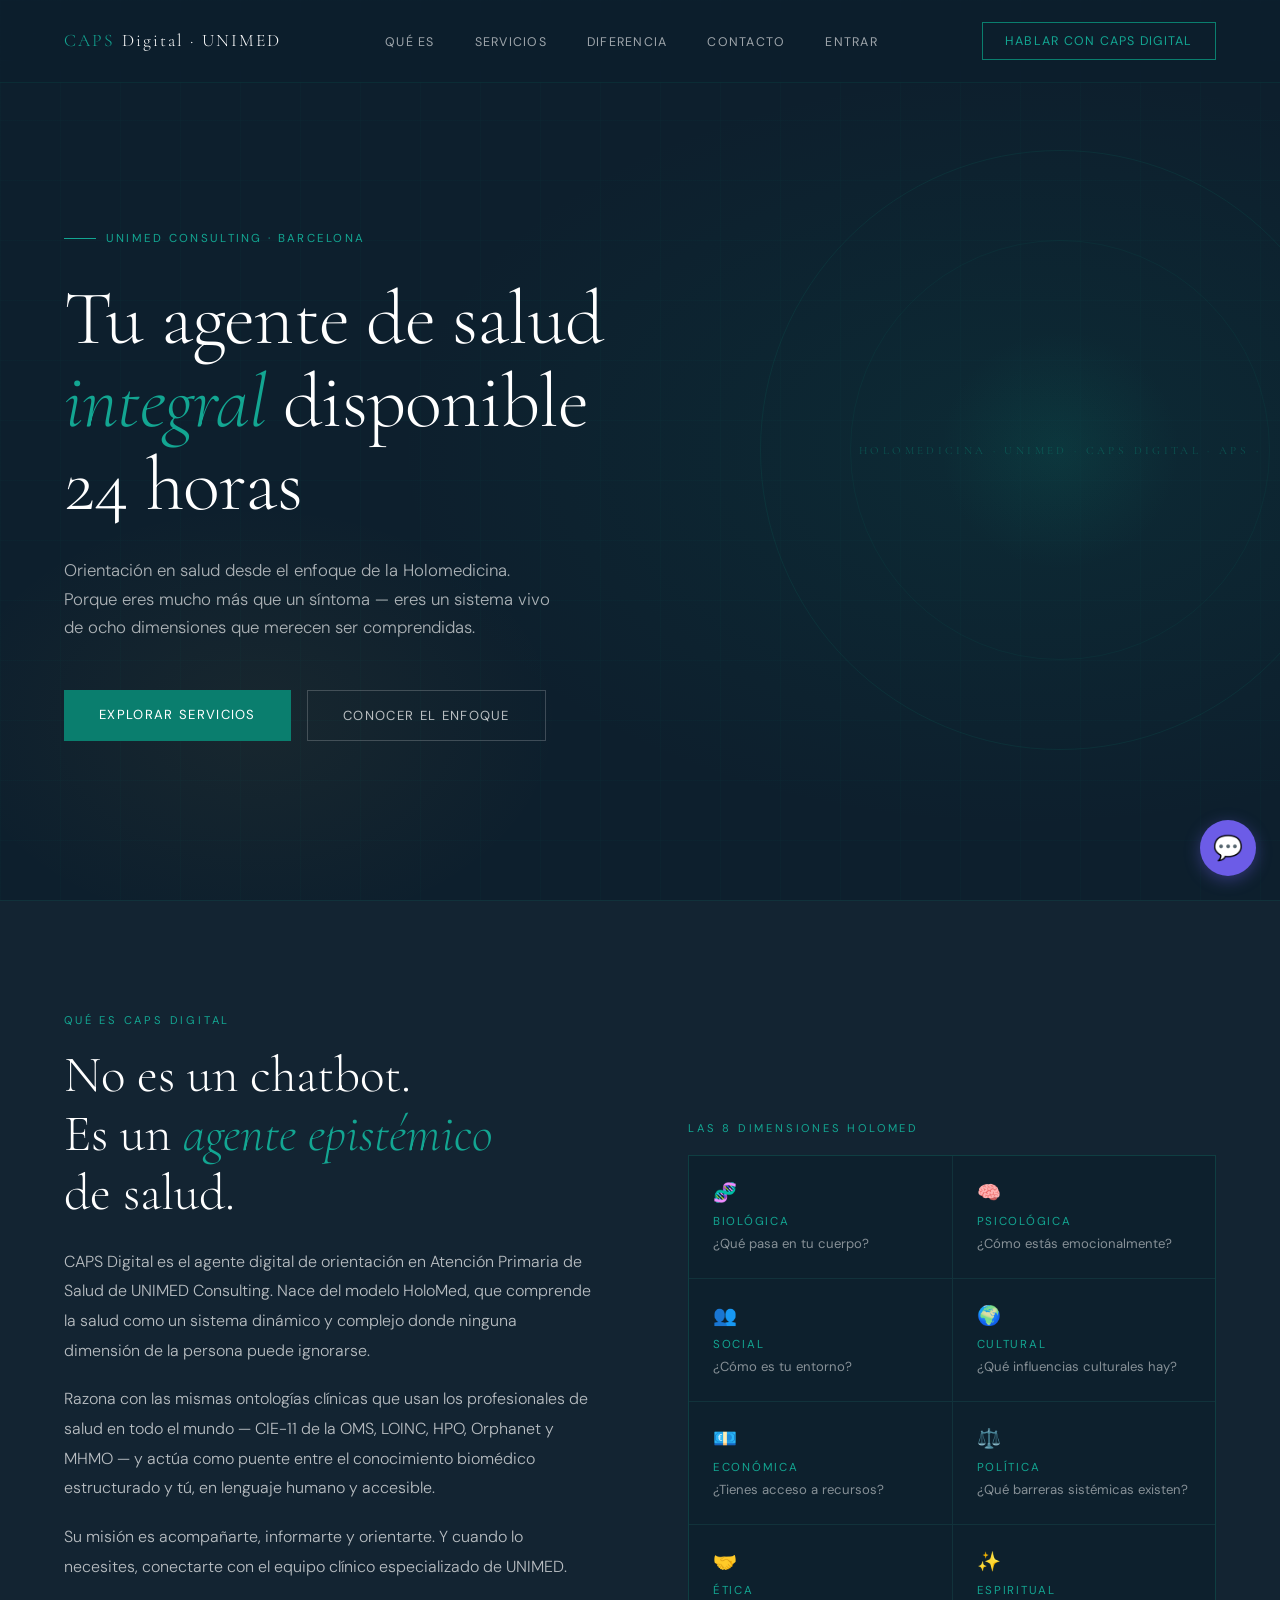
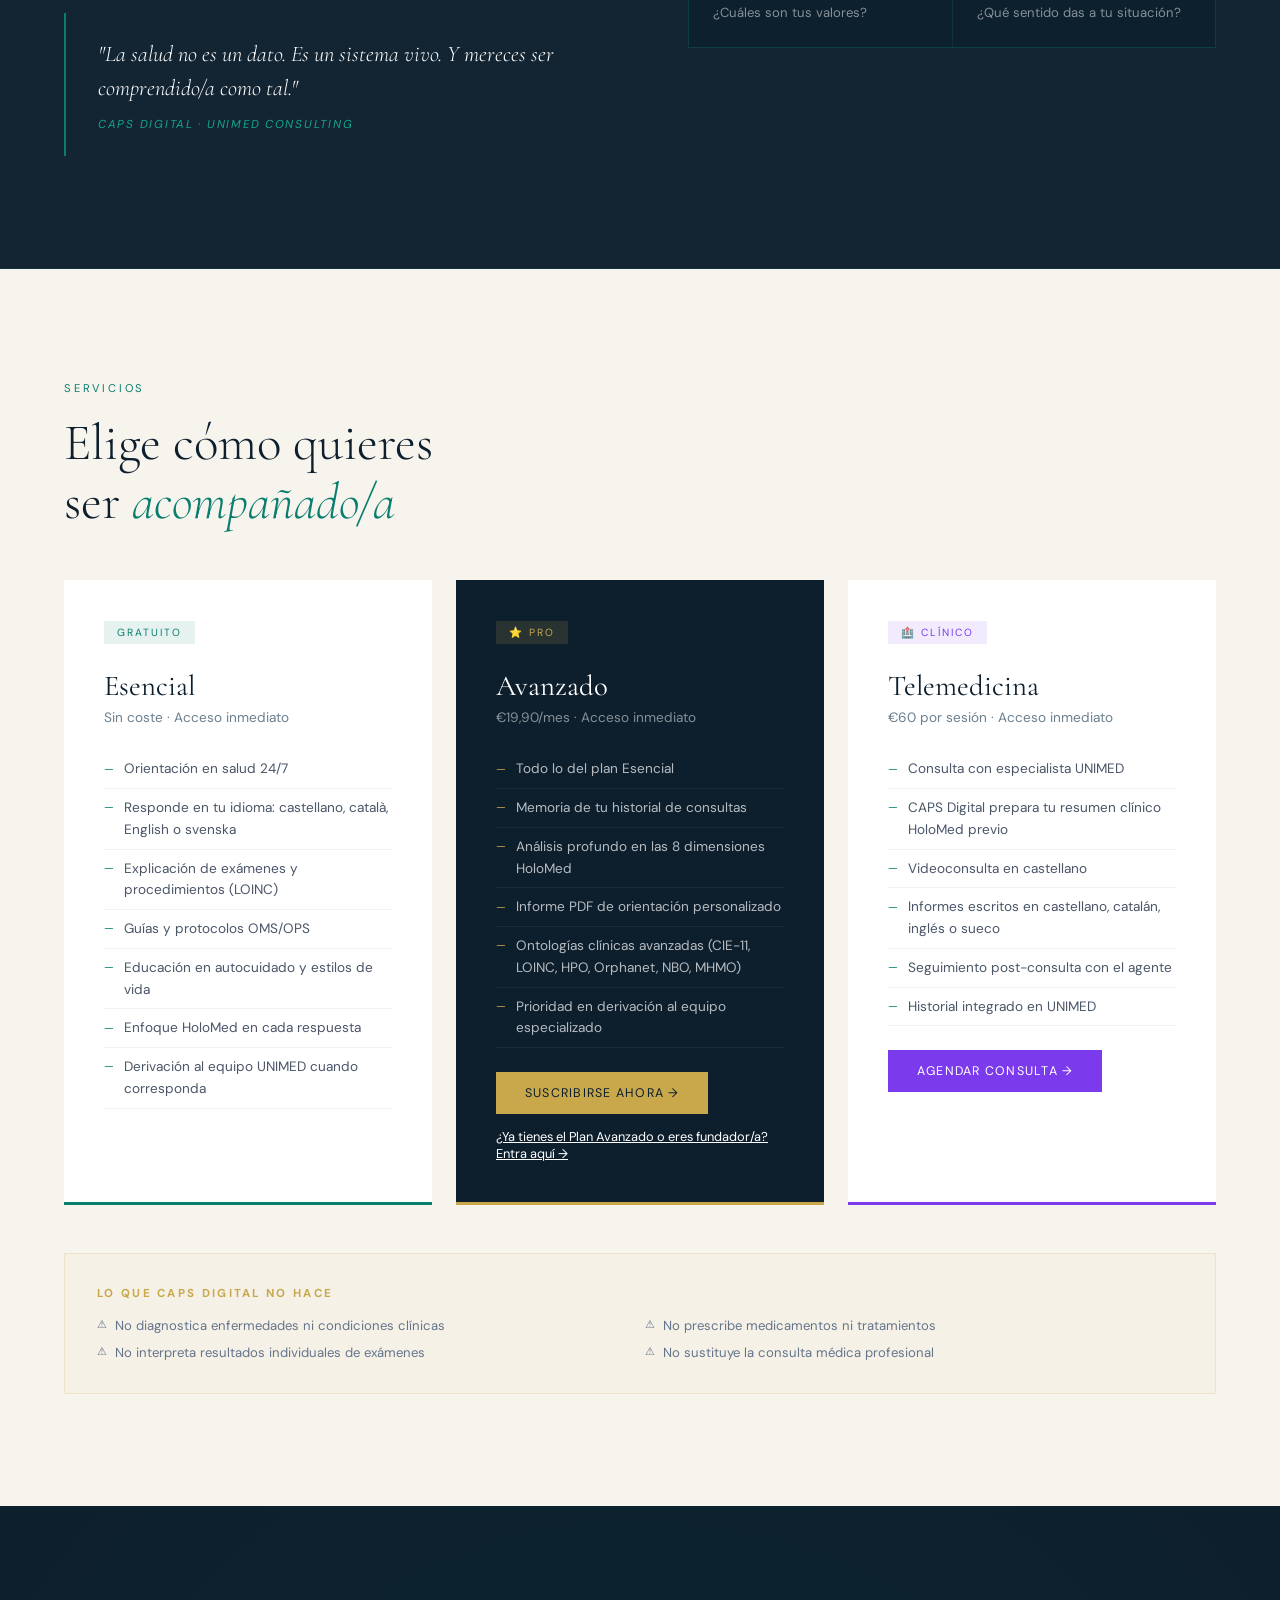
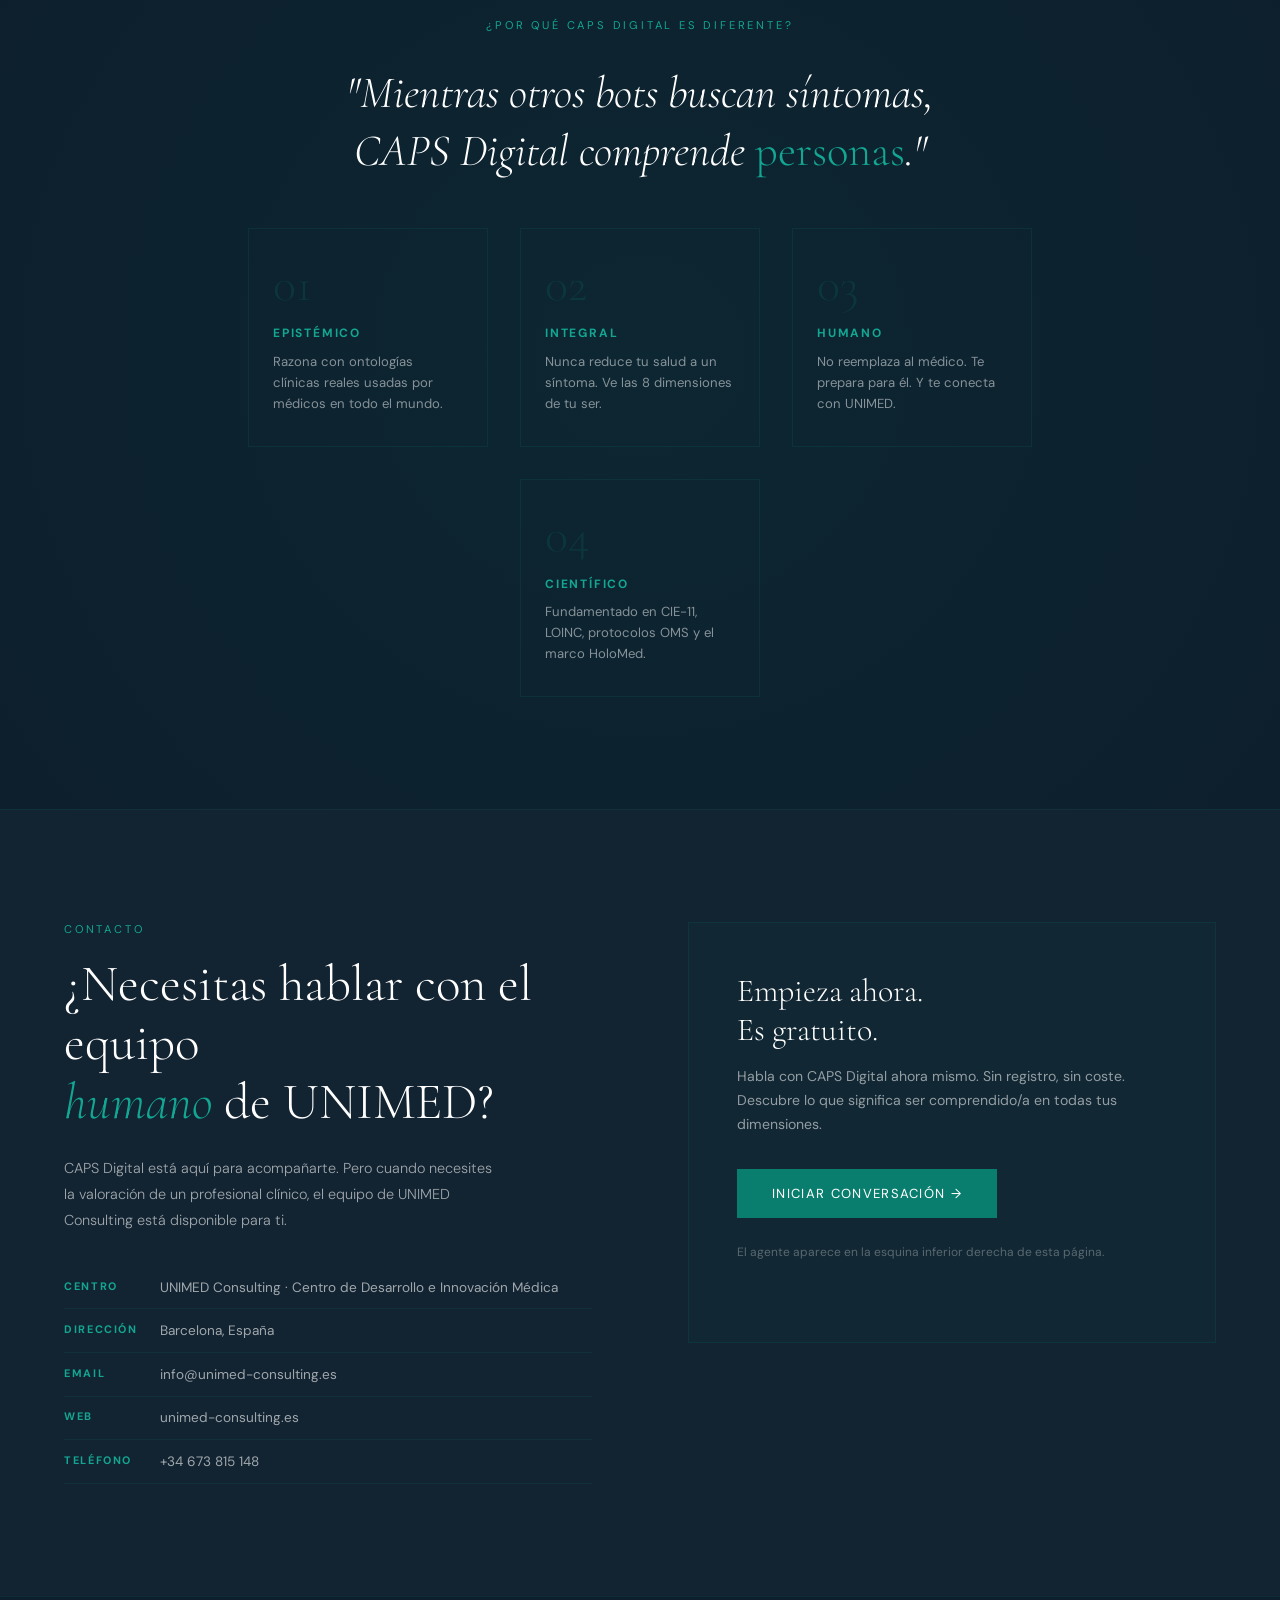
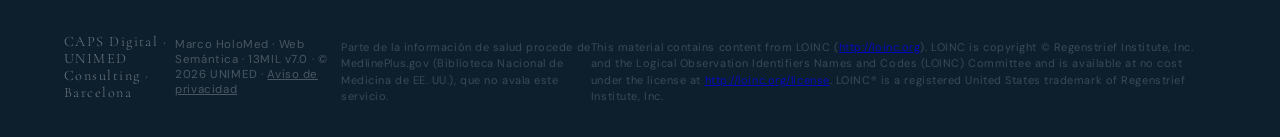
==== commit 56fadf1e: "Idiomas: CAPS responde en castellano, catalán, inglés o sueco; videoconsulta en castellano e informe" ====
--- a/index.html
+++ b/index.html
@@ -486,6 +486,7 @@
       <div class="tier-price">Sin coste · Acceso inmediato</div>
       <ul class="tier-features">
         <li>Orientación en salud 24/7</li>
+        <li>Responde en tu idioma: castellano, català, English o svenska</li>
         <li>Explicación de exámenes y procedimientos (LOINC)</li>
         <li>Guías y protocolos OMS/OPS</li>
         <li>Educación en autocuidado y estilos de vida</li>
@@ -517,7 +518,8 @@
       <ul class="tier-features">
         <li>Consulta con especialista UNIMED</li>
         <li>CAPS Digital prepara tu resumen clínico HoloMed previo</li>
-        <li>Videoconsulta personalizada</li>
+        <li>Videoconsulta en castellano</li>
+        <li>Informes escritos en castellano, catalán, inglés o sueco</li>
         <li>Seguimiento post-consulta con el agente</li>
         <li>Historial integrado en UNIMED</li>
       </ul>
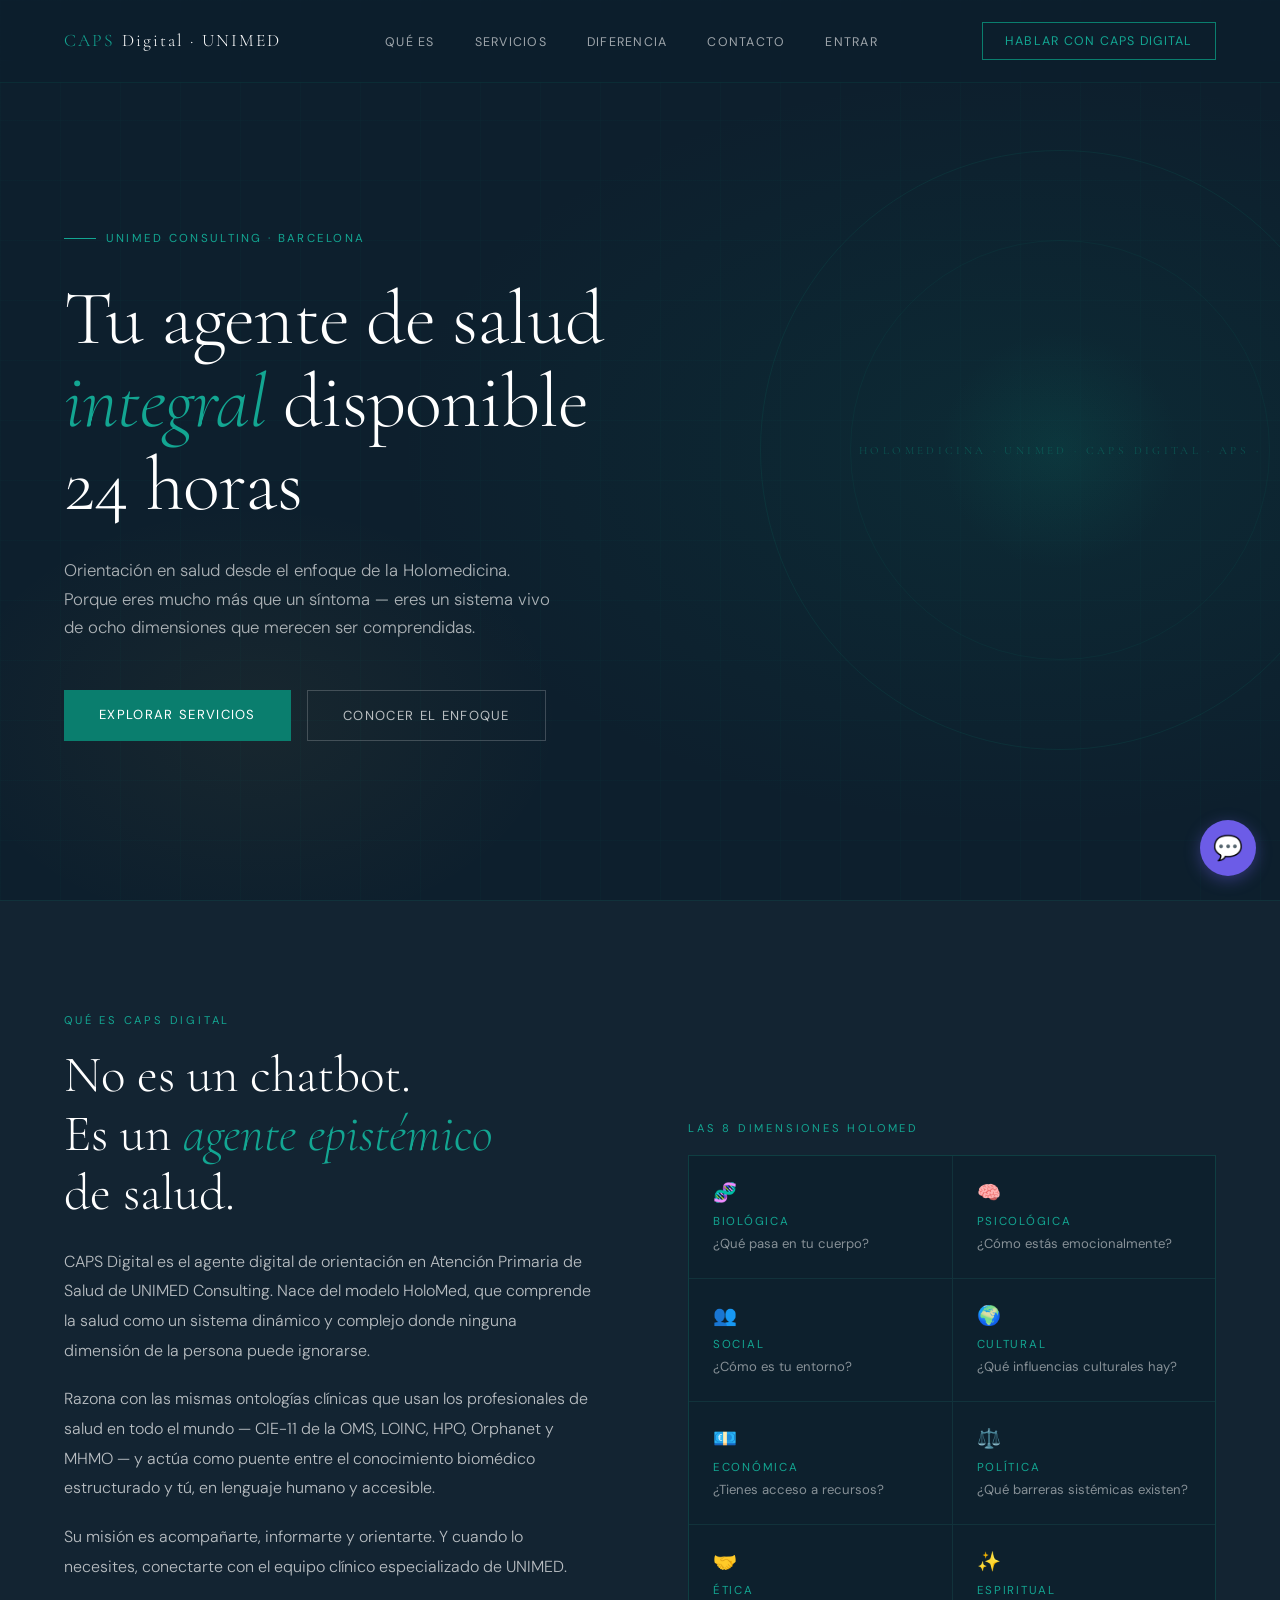
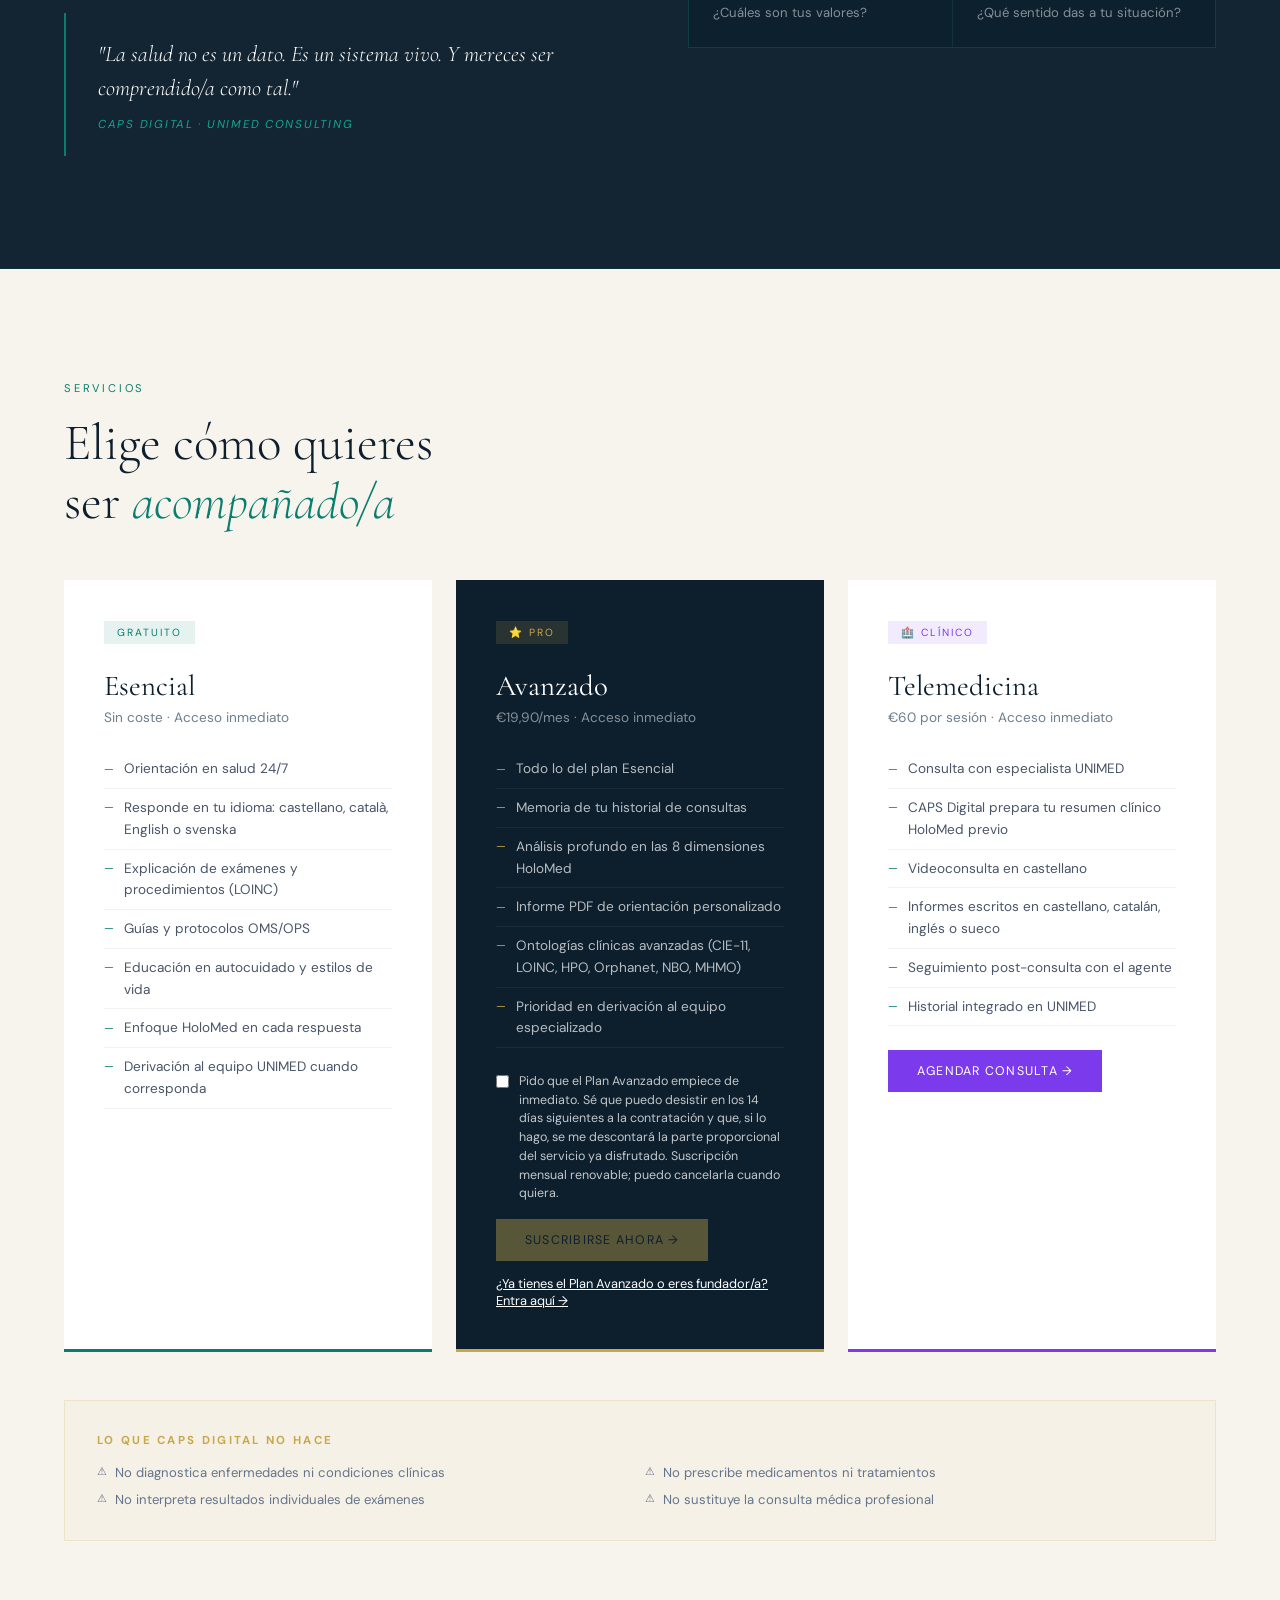
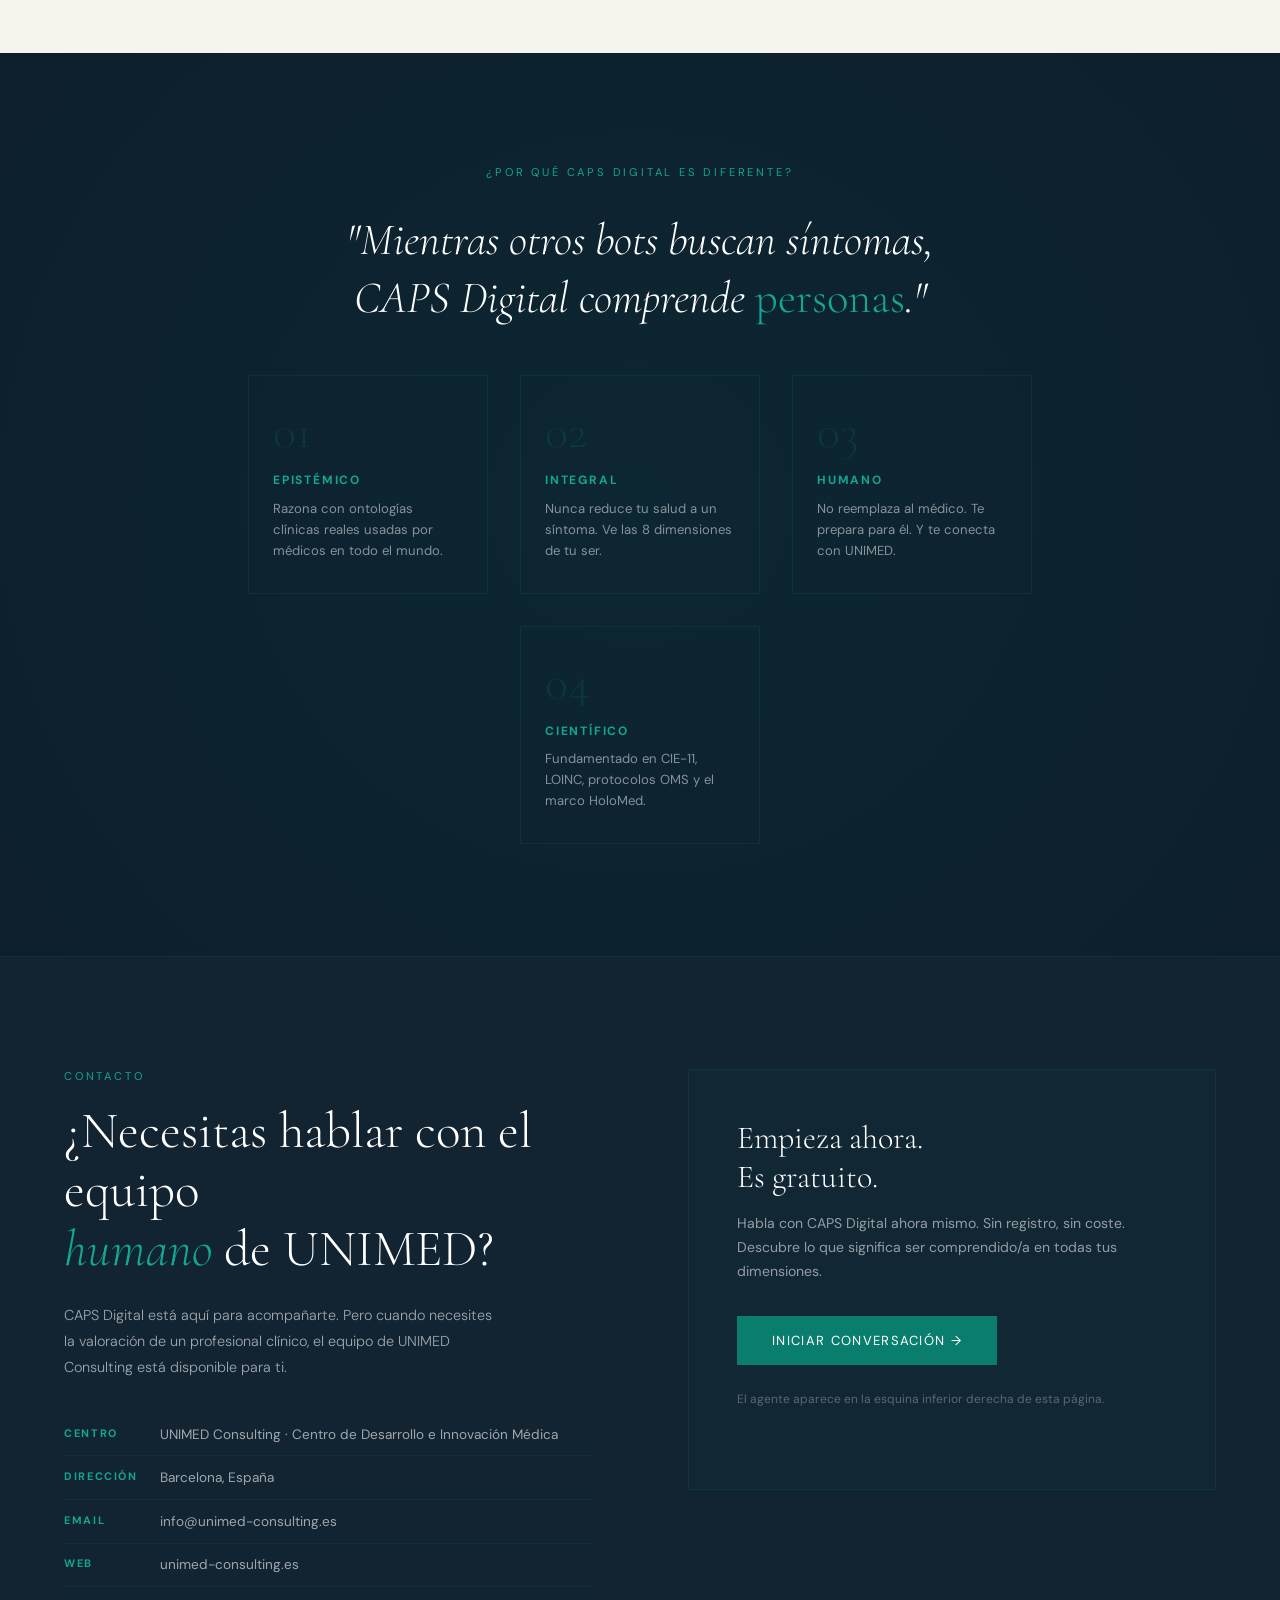
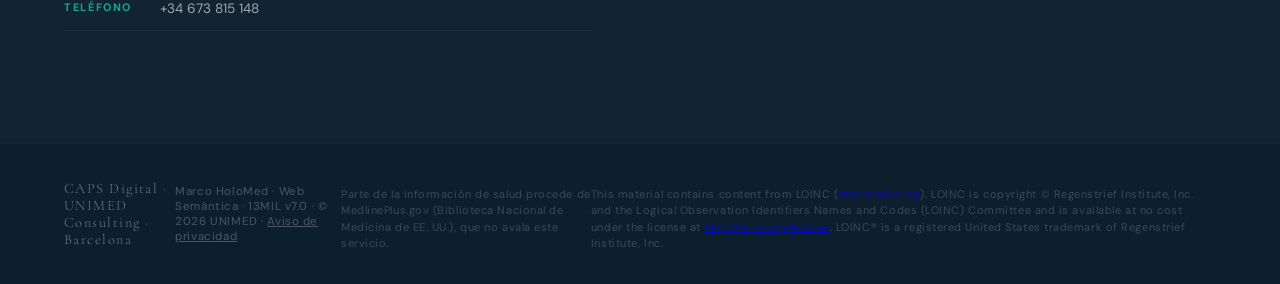
==== commit 21eff6c8: "Plan Avanzado: casilla de consentimiento para el inicio inmediato antes de pagar Co-Authored-By: Cla" ====
--- a/index.html
+++ b/index.html
@@ -507,7 +507,20 @@
         <li>Ontologías clínicas avanzadas (CIE-11, LOINC, HPO, Orphanet, NBO, MHMO)</li>
         <li>Prioridad en derivación al equipo especializado</li>
       </ul>
-      <a href="https://buy.stripe.com/14A9ATgK7cQb6JH8YXgA807" target="_blank" style="display:inline-block;margin-top:1.5rem;padding:0.8rem 1.8rem;background:var(--gold);color:var(--ink);text-decoration:none;font-size:0.78rem;letter-spacing:0.1em;text-transform:uppercase;">Suscribirse ahora →</a>
+      <label style="display:flex;gap:0.6rem;align-items:flex-start;margin-top:1.5rem;font-size:0.78rem;line-height:1.5;color:rgba(255,255,255,0.75);cursor:pointer;">
+        <input type="checkbox" id="consInicio" style="margin-top:0.2rem;flex-shrink:0;accent-color:var(--gold);">
+        <span>Pido que el Plan Avanzado empiece de inmediato. Sé que puedo desistir en los 14 días siguientes a la contratación y que, si lo hago, se me descontará la parte proporcional del servicio ya disfrutado. Suscripción mensual renovable; puedo cancelarla cuando quiera.</span>
+      </label>
+      <a id="btnSuscribir" href="https://buy.stripe.com/14A9ATgK7cQb6JH8YXgA807" target="_blank" aria-disabled="true" style="display:inline-block;margin-top:1rem;padding:0.8rem 1.8rem;background:var(--gold);color:var(--ink);text-decoration:none;font-size:0.78rem;letter-spacing:0.1em;text-transform:uppercase;opacity:0.4;cursor:not-allowed;">Suscribirse ahora →</a>
+      <script>
+        (function () {
+          var c = document.getElementById('consInicio'), b = document.getElementById('btnSuscribir');
+          function act() { b.style.opacity = c.checked ? '1' : '0.4'; b.style.cursor = c.checked ? 'pointer' : 'not-allowed'; b.setAttribute('aria-disabled', c.checked ? 'false' : 'true'); }
+          c.addEventListener('change', act);
+          b.addEventListener('click', function (e) { if (!c.checked) { e.preventDefault(); c.focus(); c.parentElement.style.color = 'var(--gold)'; } });
+          act();
+        })();
+      </script>
       <p style="margin-top:0.9rem;font-size:0.8rem;"><a href="/avanzado/" style="color:inherit;">¿Ya tienes el Plan Avanzado o eres fundador/a? Entra aquí →</a></p>
     </div>
     <!-- TELEMEDICINA -->
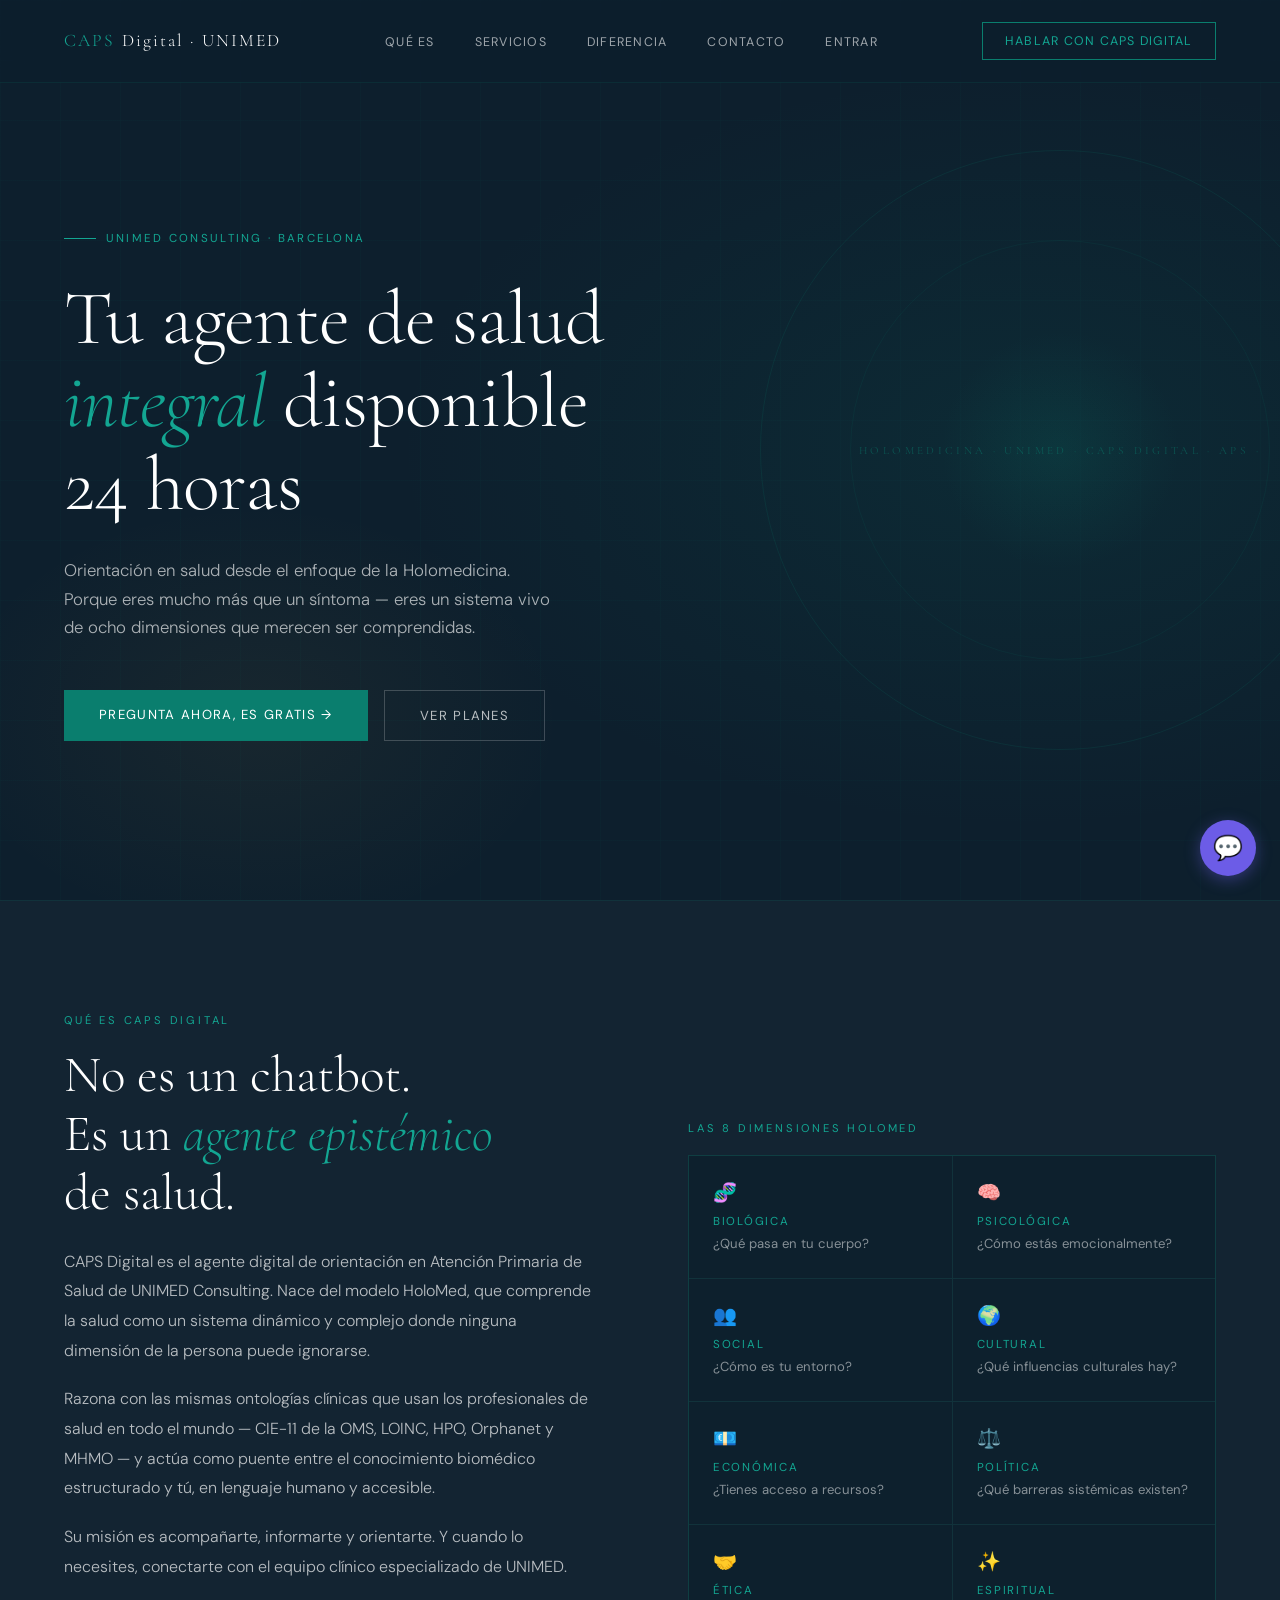
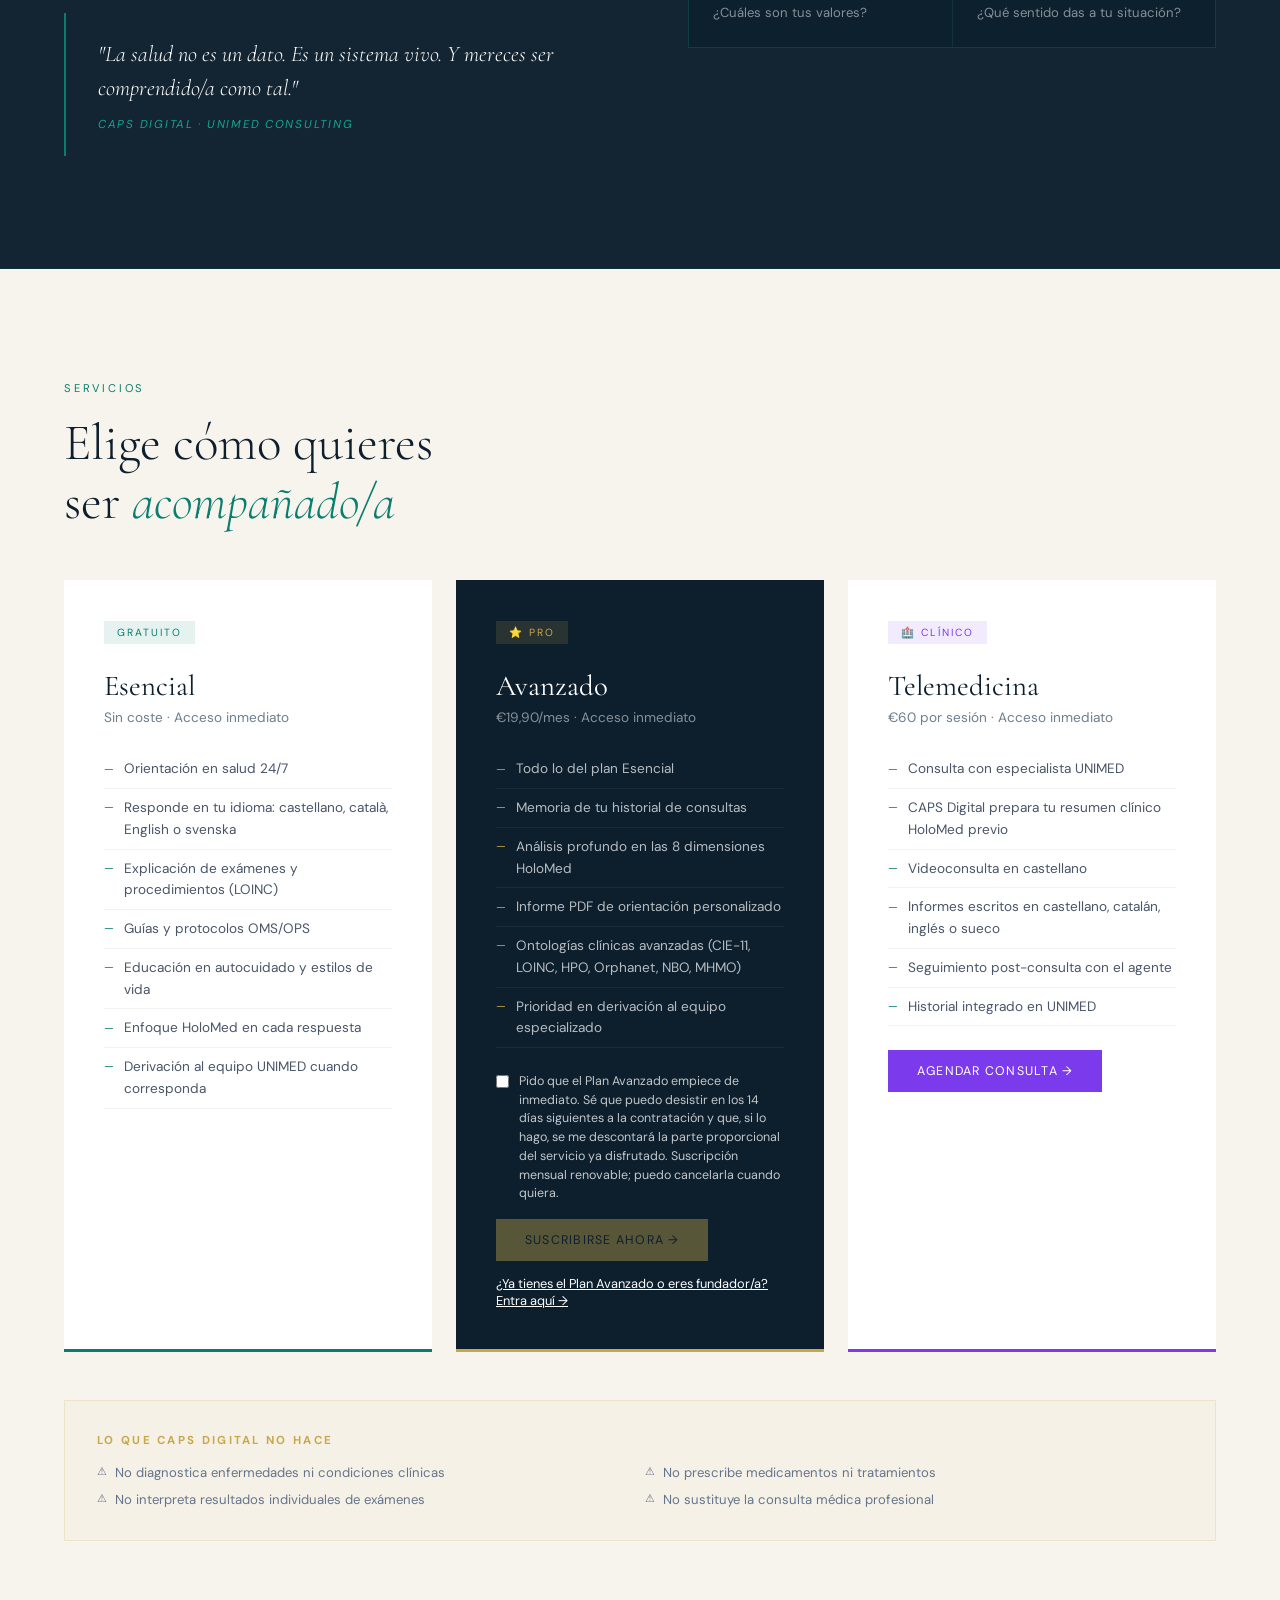
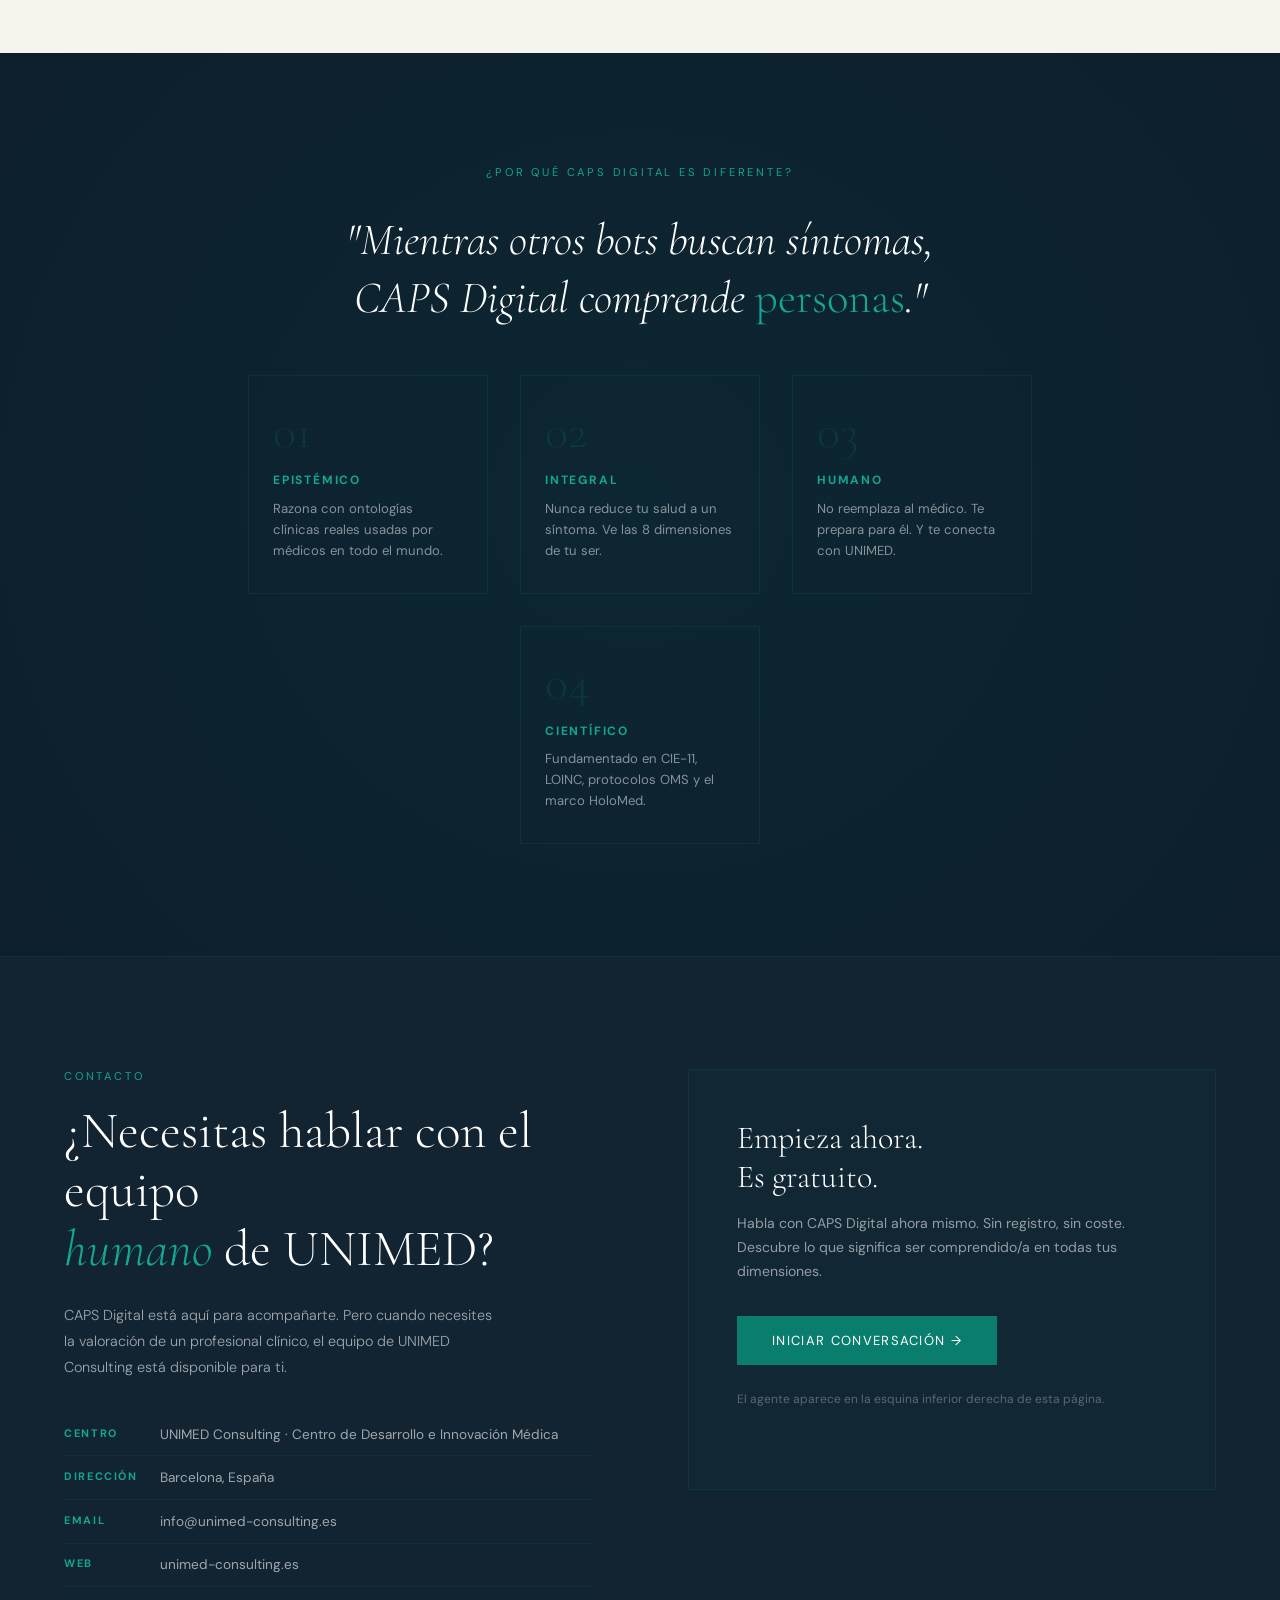
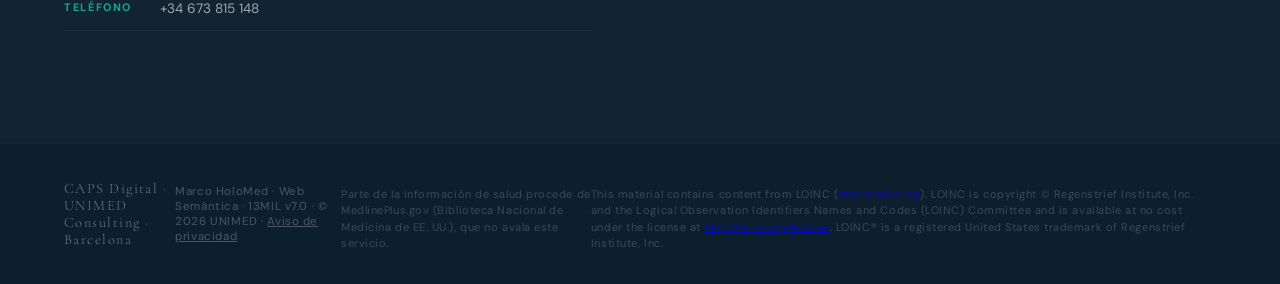
==== commit 0f81c931: "Más intuitivo: botón «Pregunta ahora» en la portada, ejemplos en el chat y aviso plegable en Plan Av" ====
--- a/index.html
+++ b/index.html
@@ -426,8 +426,8 @@
       de ocho dimensiones que merecen ser comprendidas.
     </p>
     <div class="hero-actions">
-      <a href="#services" class="btn-primary">Explorar servicios</a>
-      <a href="#about" class="btn-secondary">Conocer el enfoque</a>
+      <a href="#" class="btn-primary" onclick="event.preventDefault(); abrirChat();">Pregunta ahora, es gratis →</a>
+      <a href="#services" class="btn-secondary">Ver planes</a>
     </div>
   </div>
   <div class="hero-orb">
@@ -739,6 +739,13 @@
     padding: 4px;
     background: #f8f9fa;
   }
+  .caps-ejemplos { display: flex; flex-direction: column; gap: 6px; margin-top: 10px; }
+  .caps-ejemplos button {
+    text-align: left; font: inherit; font-size: 0.82em; line-height: 1.35;
+    padding: 7px 10px; border-radius: 10px; cursor: pointer;
+    border: 1px solid rgba(108,92,231,0.45); background: #f6f4ff; color: #4b3fc4;
+  }
+  .caps-ejemplos button:hover { background: #ebe7ff; }
 </style>
 <button id="caps-bubble" onclick="toggleChat()">💬</button>
 <div id="caps-chat">
@@ -750,7 +757,12 @@
     <div class="caps-msg caps-bot">
       Hola. Soy <b>CAPS Digital</b>, el agente digital de orientación en Atención Primaria de Salud de UNIMED Consulting. Nazco del modelo HoloMed, que comprende la salud como un sistema dinámico y complejo donde ninguna dimensión de la persona puede ignorarse. Funciono con inteligencia artificial.<br><br>
       No soy un chatbot: soy un <b>agente epistémico de salud</b>. Te comprendo desde <b>8 dimensiones</b>, razono con la <b>ontología HoloMed</b> y fuentes verificables, y te muestro en qué me baso. No diagnostico ni prescribo; cuando lo necesites, te conecto con el <b>equipo clínico de UNIMED</b>.<br><br>
-      ¿En qué puedo ayudarte hoy?
+      ¿En qué puedo ayudarte hoy? <b>Escribe tu pregunta abajo</b> o prueba con un ejemplo:
+      <div class="caps-ejemplos">
+        <button type="button" onclick="preguntaEjemplo(this)">¿Para qué sirve una analítica de hemoglobina glicada?</button>
+        <button type="button" onclick="preguntaEjemplo(this)">Duermo mal desde hace semanas, ¿qué puede influir?</button>
+        <button type="button" onclick="preguntaEjemplo(this)">¿Qué preguntas llevo a mi médico por un cansancio que no se va?</button>
+      </div>
     </div>
   </div>
   <div id="caps-input-area">
@@ -772,6 +784,14 @@
     pregunta_demasiado_larga: 'Tu mensaje es demasiado largo. Intenta resumirlo (máximo 800 caracteres).',
     servicio_desactivado: 'El servicio no está disponible en este momento. Inténtalo más tarde.'
   };
+  function abrirChat() {
+    document.getElementById('caps-chat').style.display = 'block';
+    document.getElementById('caps-input').focus();
+  }
+  function preguntaEjemplo(b) {
+    document.getElementById('caps-input').value = b.textContent;
+    sendMsg();
+  }
   function toggleChat() {
     const chat = document.getElementById('caps-chat');
     const isHidden = getComputedStyle(chat).display === 'none';
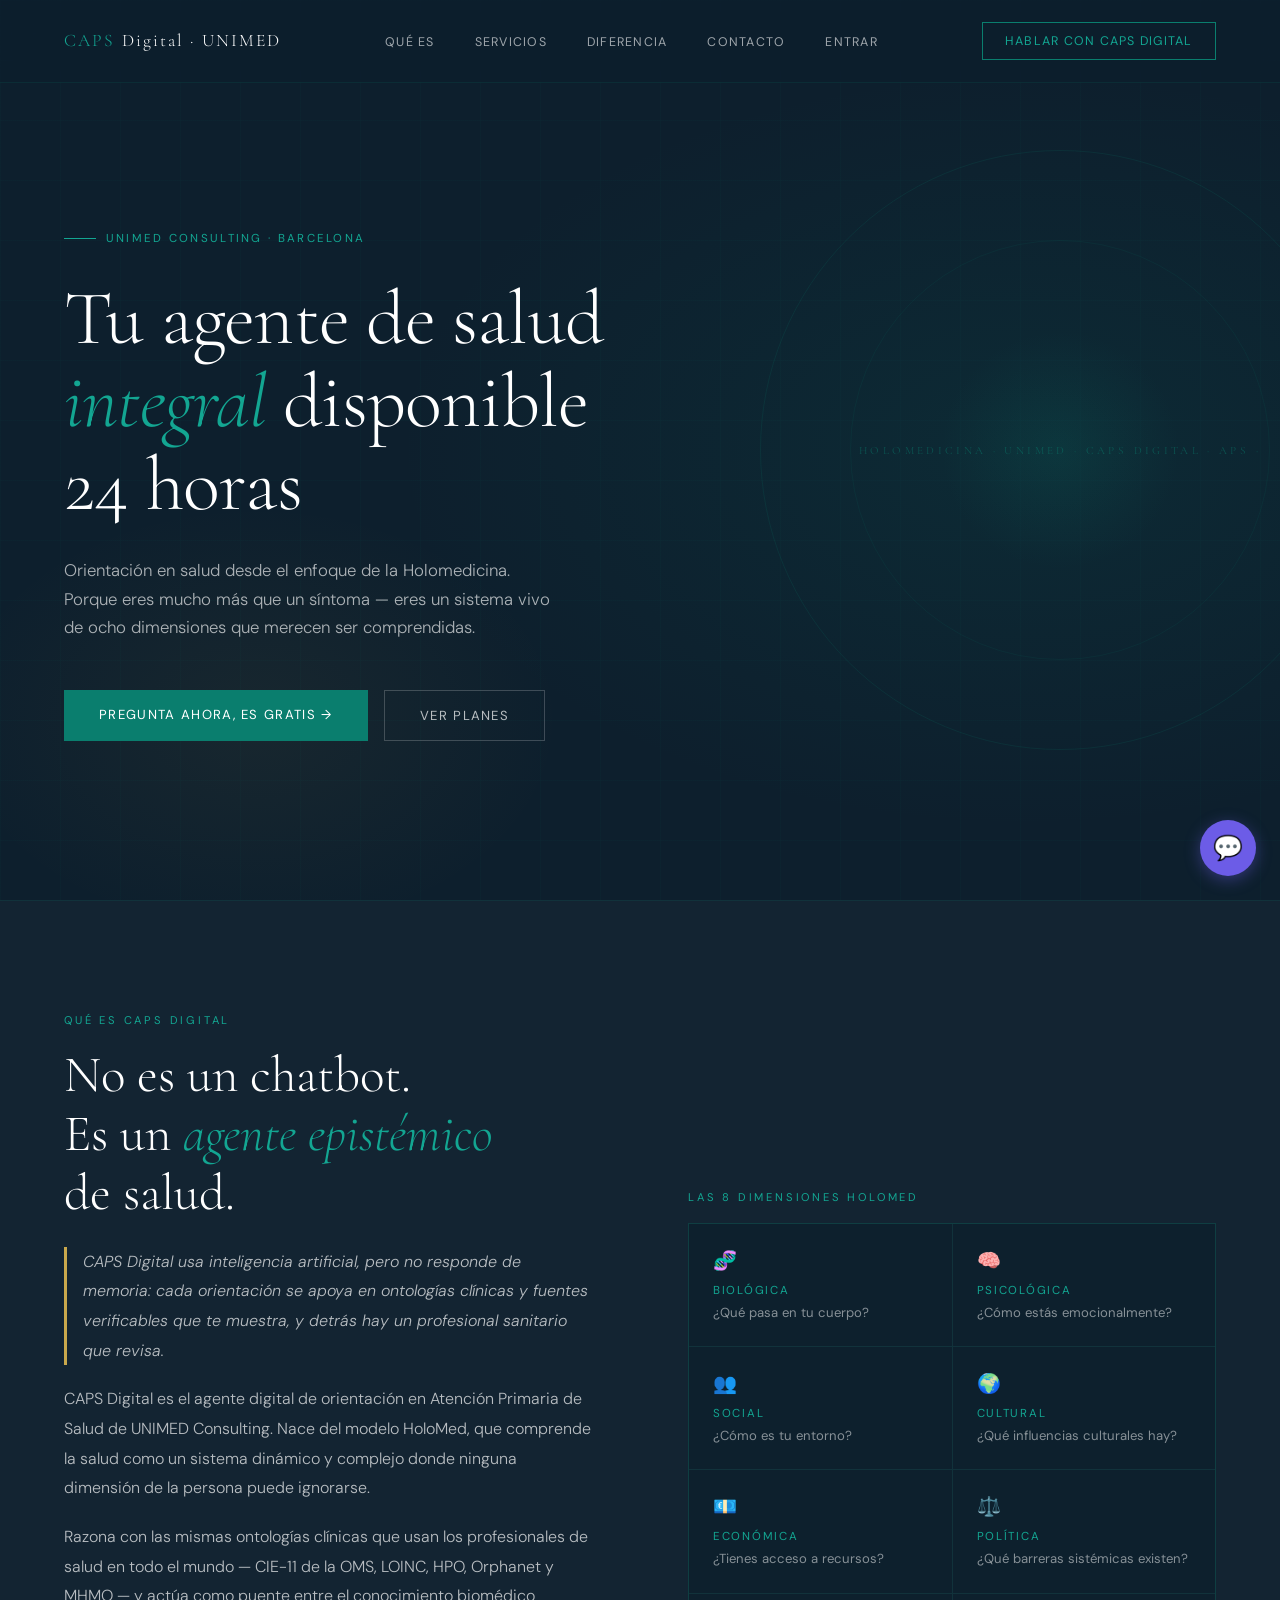
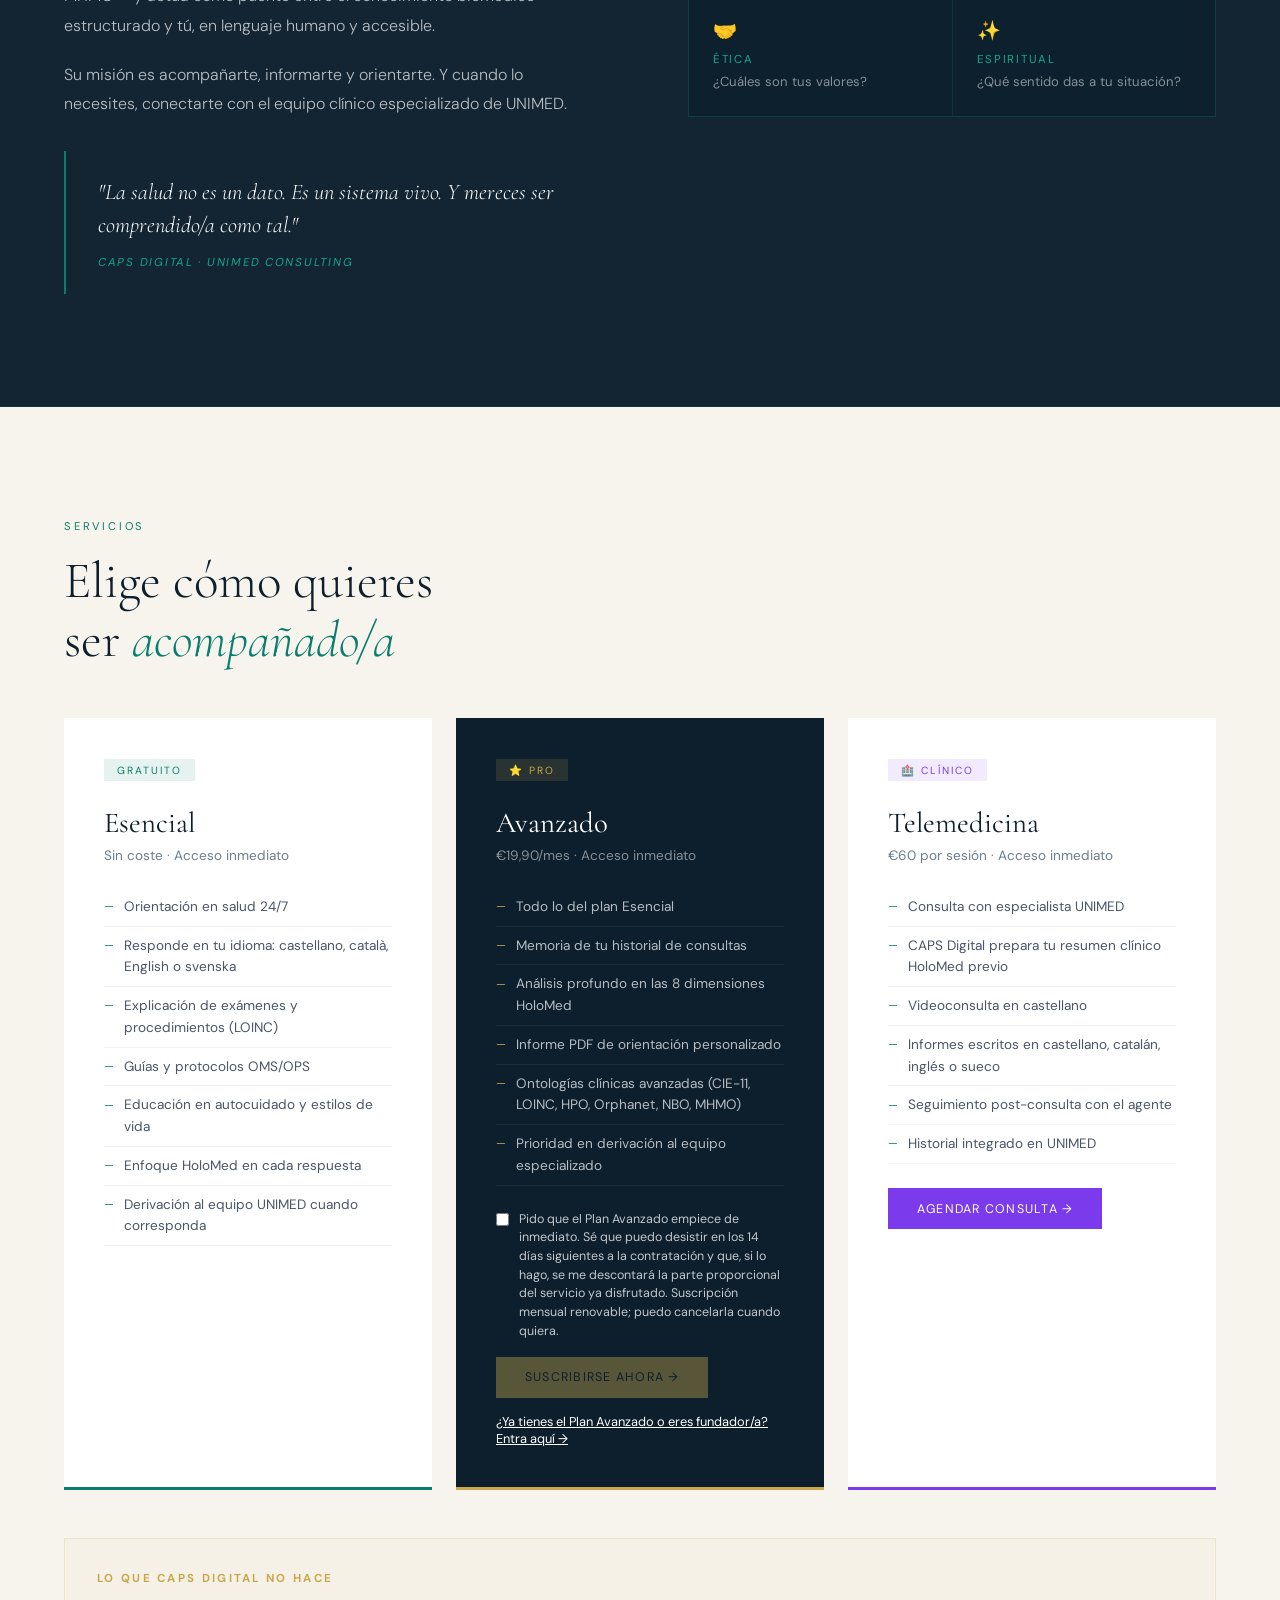
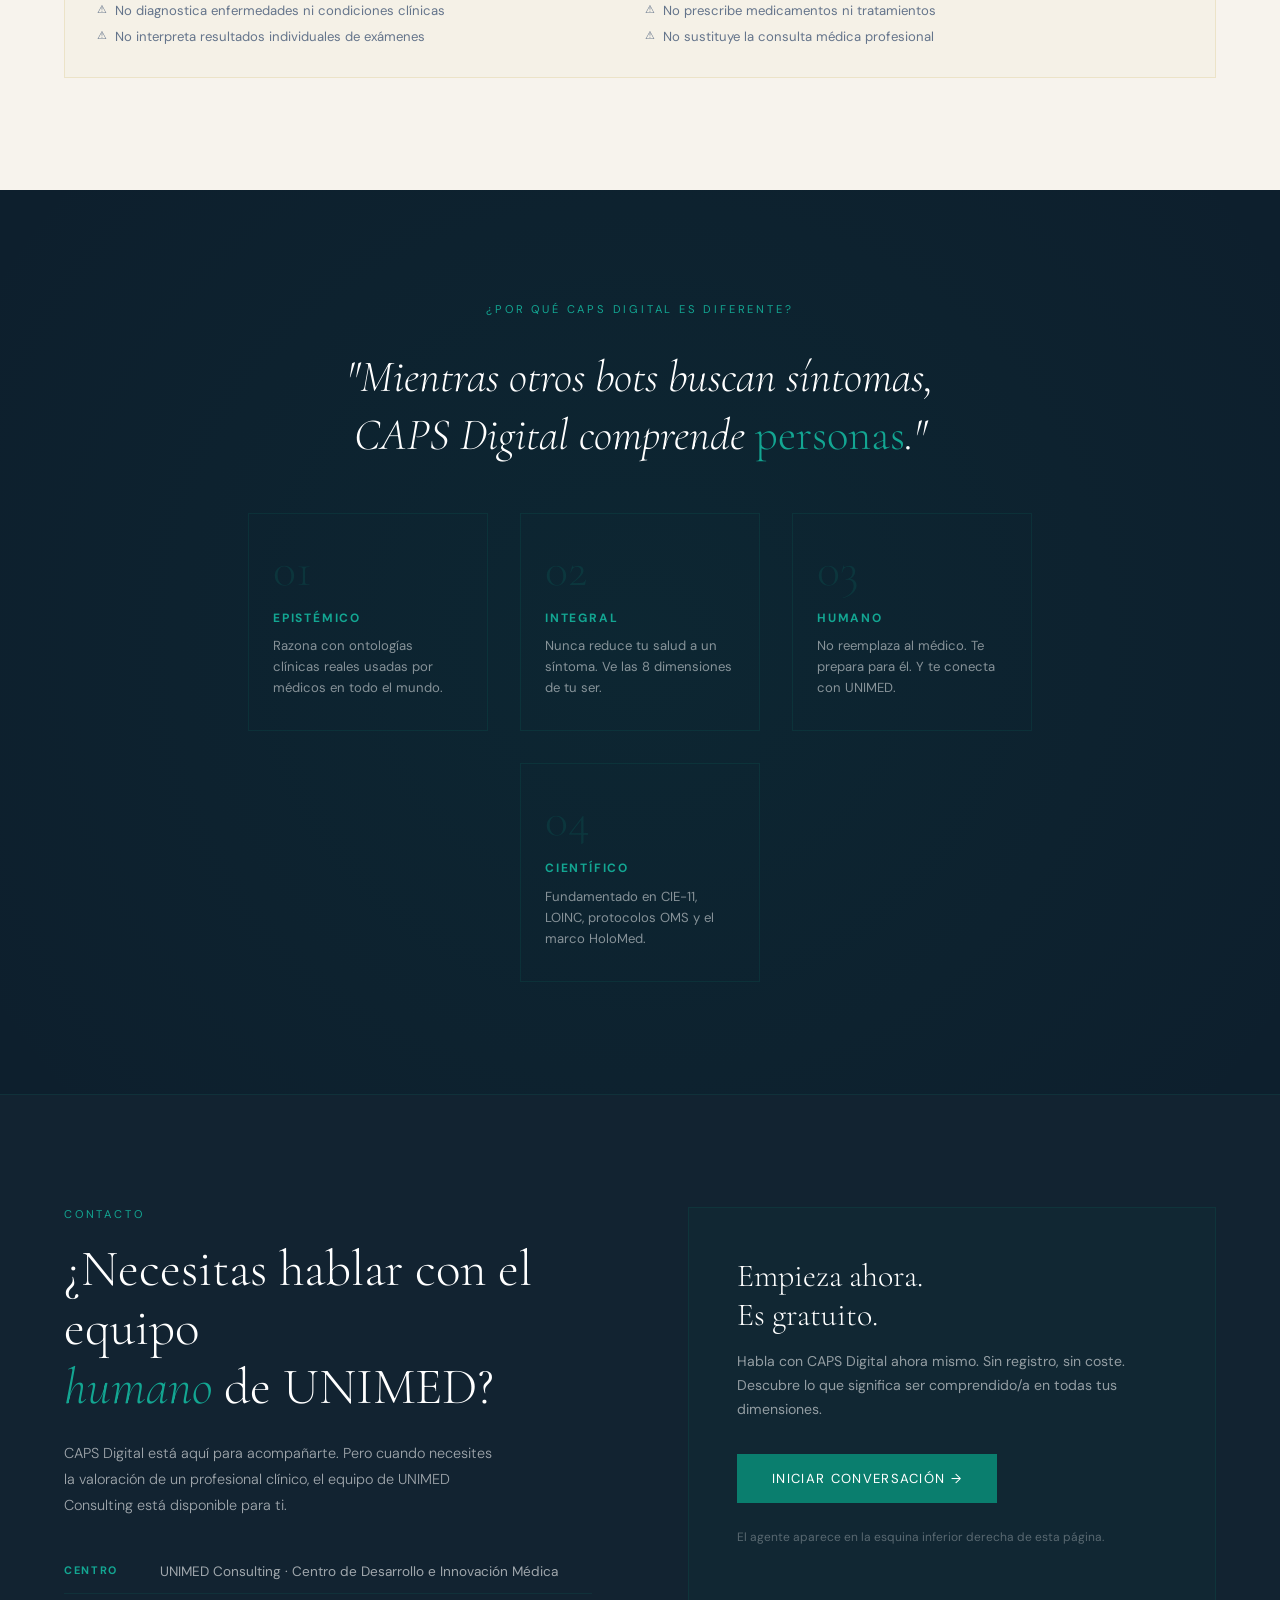
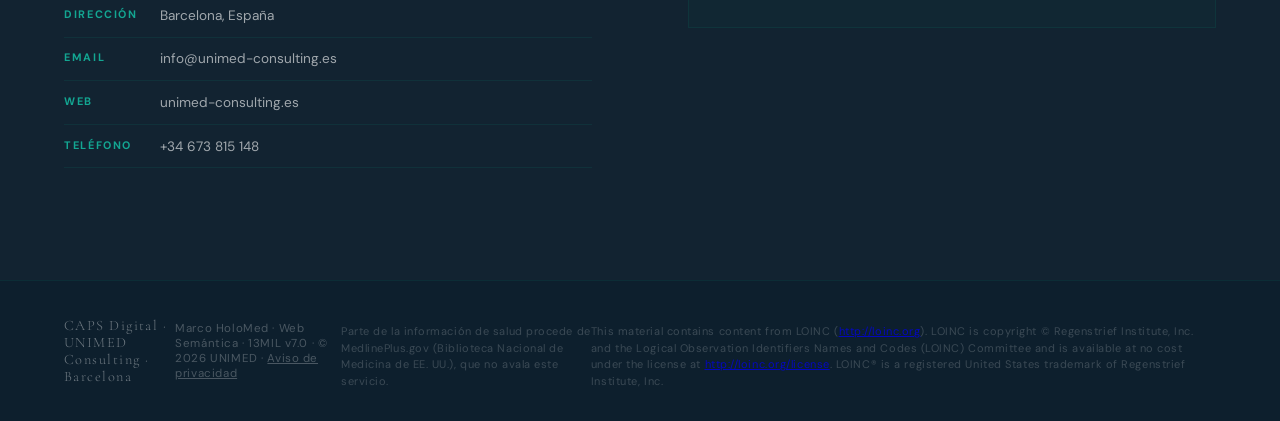
==== commit 6dd33e63: "Portada: frase sobre IA verificada bajo «agente epistémico» Co-Authored-By: Claude Opus 5.5 <noreply" ====
--- a/index.html
+++ b/index.html
@@ -440,6 +440,11 @@
     <div class="about-text">
       <div class="section-tag">Qué es CAPS Digital</div>
       <h2>No es un chatbot.<br />Es un <em>agente epistémico</em><br />de salud.</h2>
+      <p style="border-left:3px solid var(--gold);padding-left:1rem;font-style:italic;">
+        CAPS Digital usa inteligencia artificial, pero no responde de memoria: cada orientación
+        se apoya en ontologías clínicas y fuentes verificables que te muestra, y detrás hay un
+        profesional sanitario que revisa.
+      </p>
       <p>
         CAPS Digital es el agente digital de orientación en Atención Primaria de Salud
         de UNIMED Consulting. Nace del modelo HoloMed, que comprende la salud como un
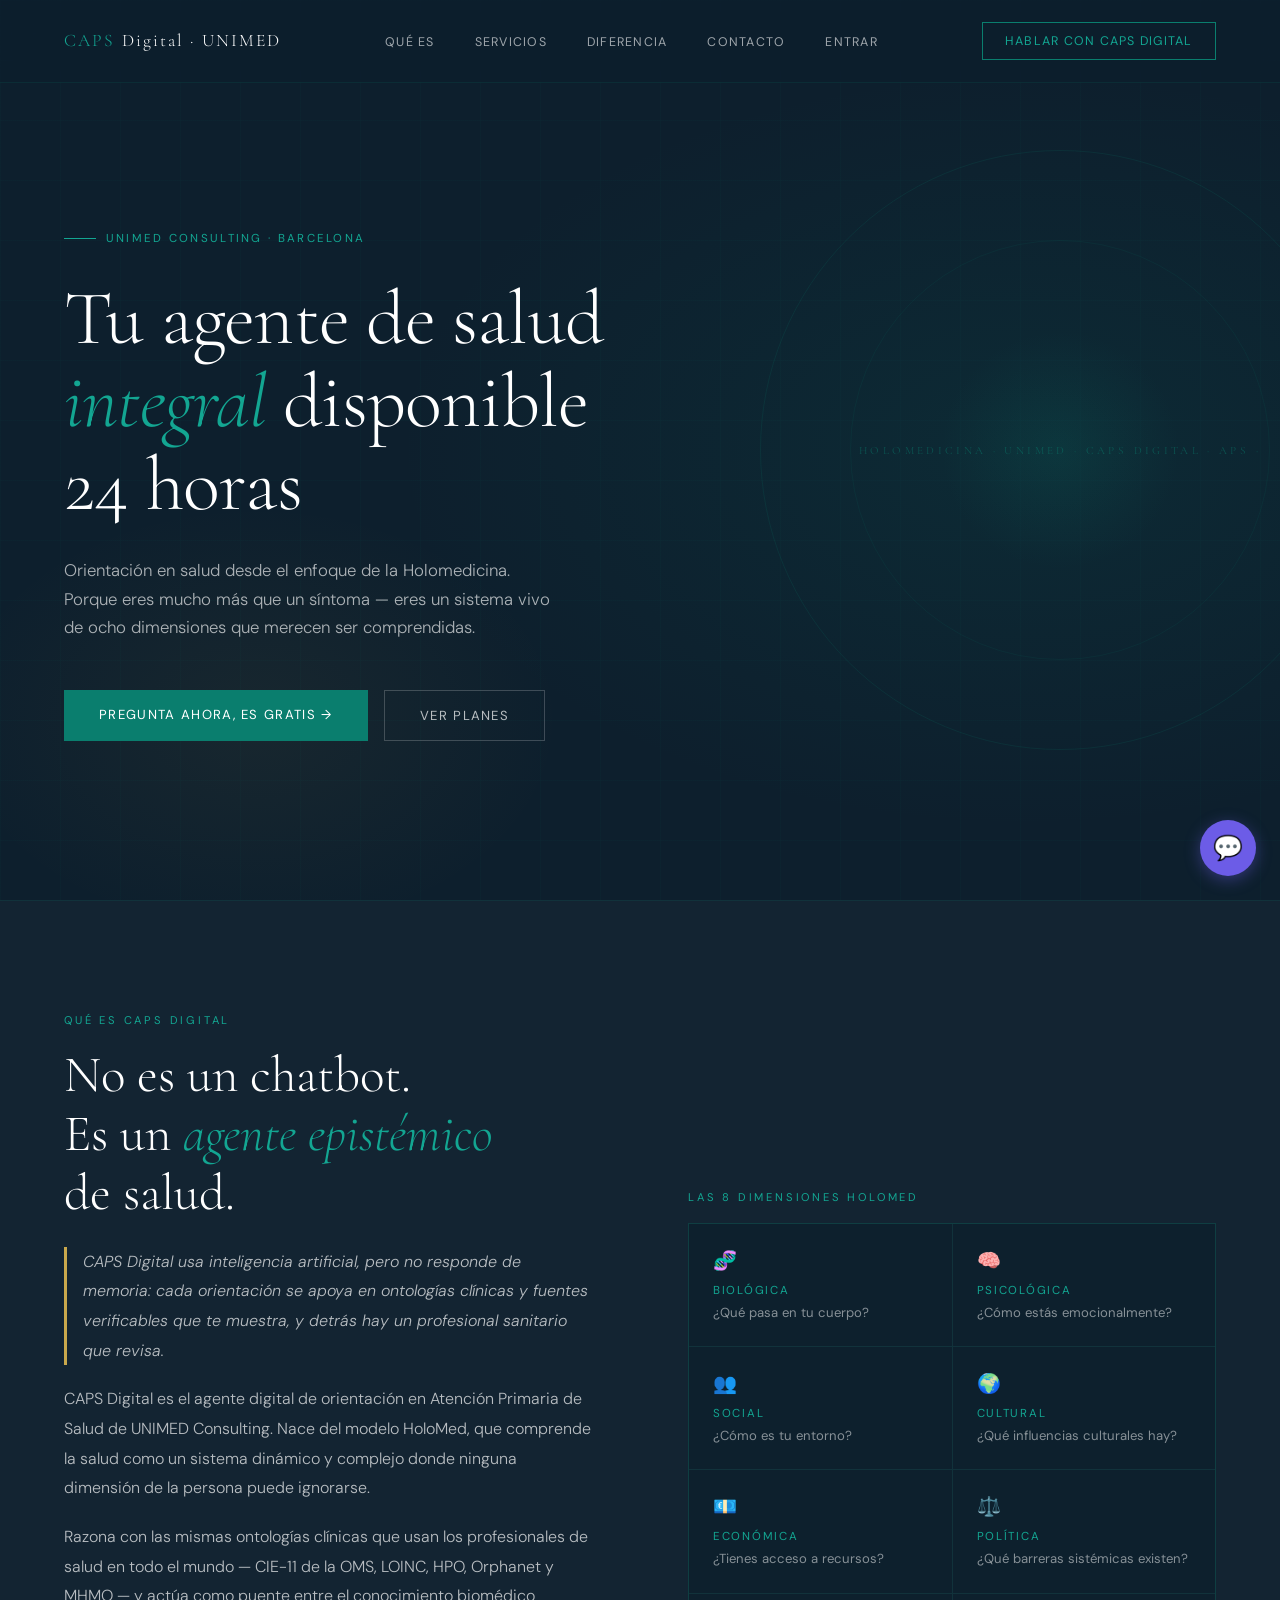
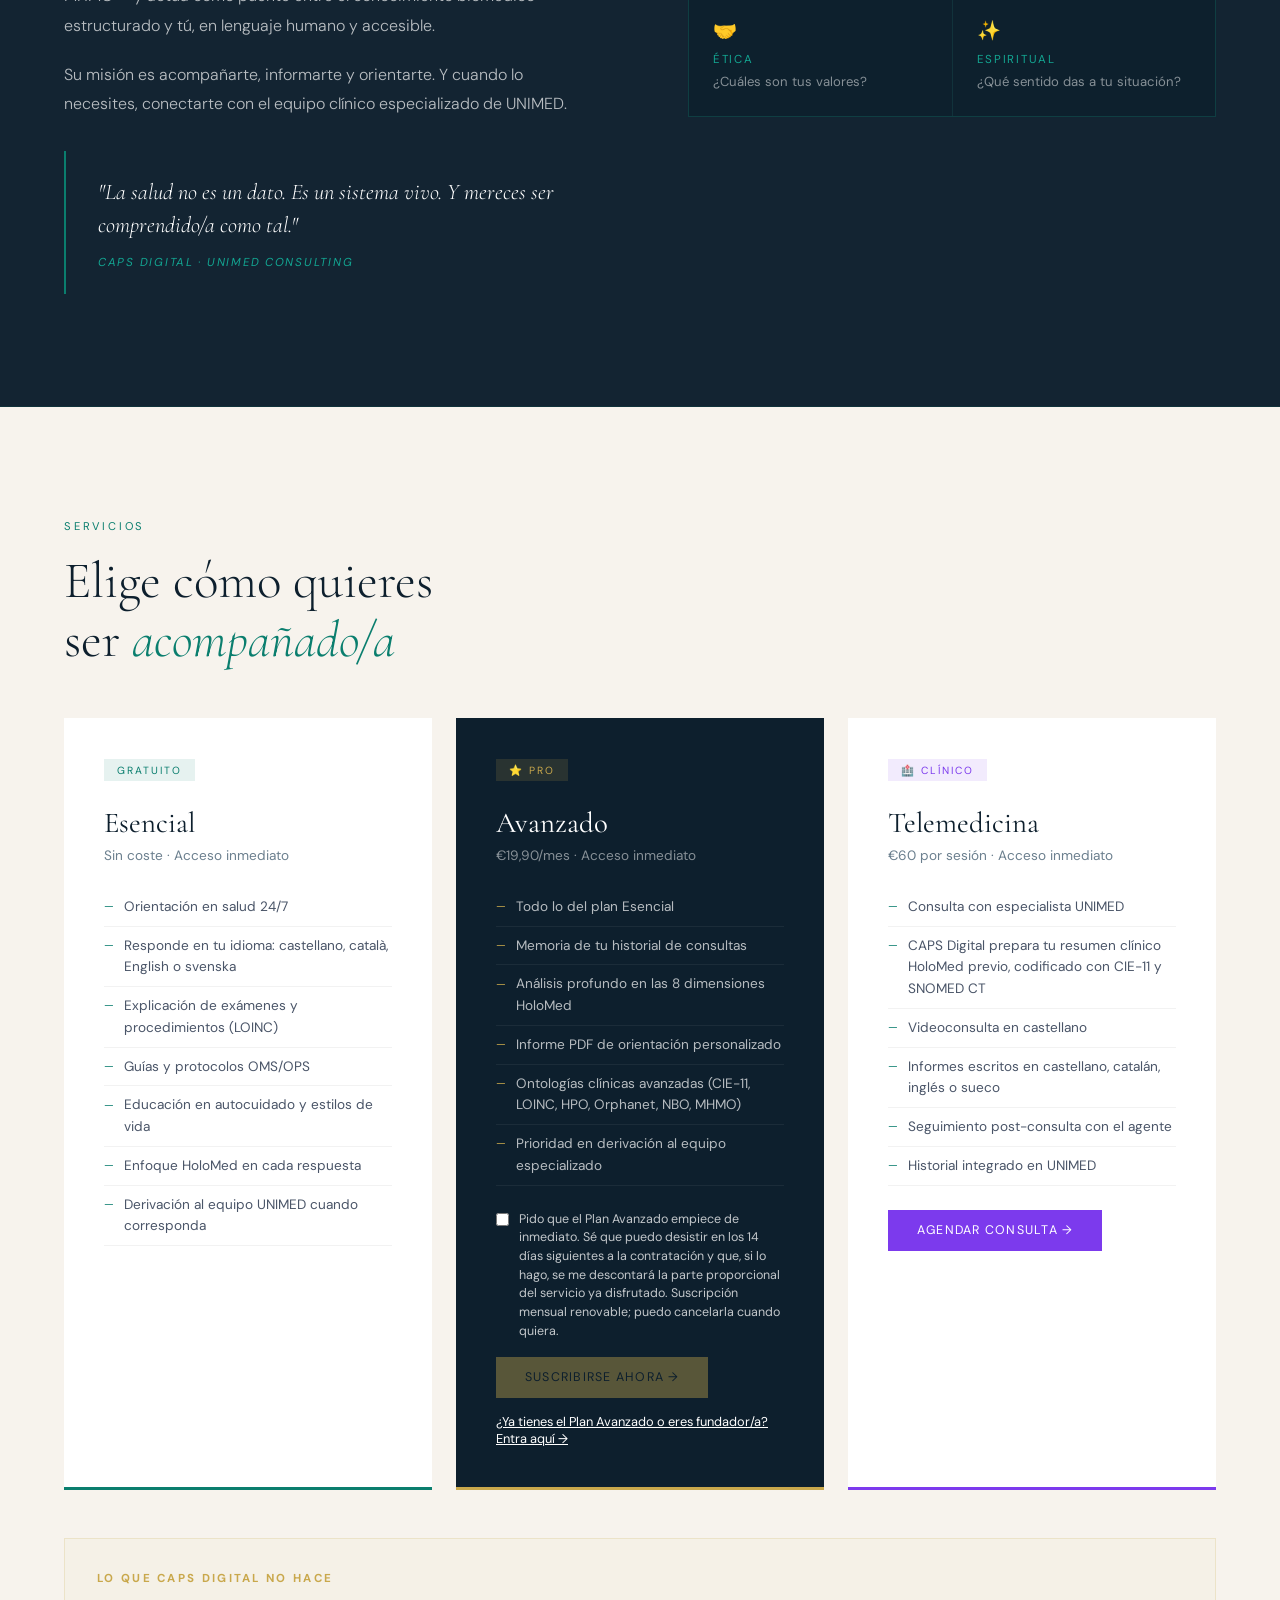
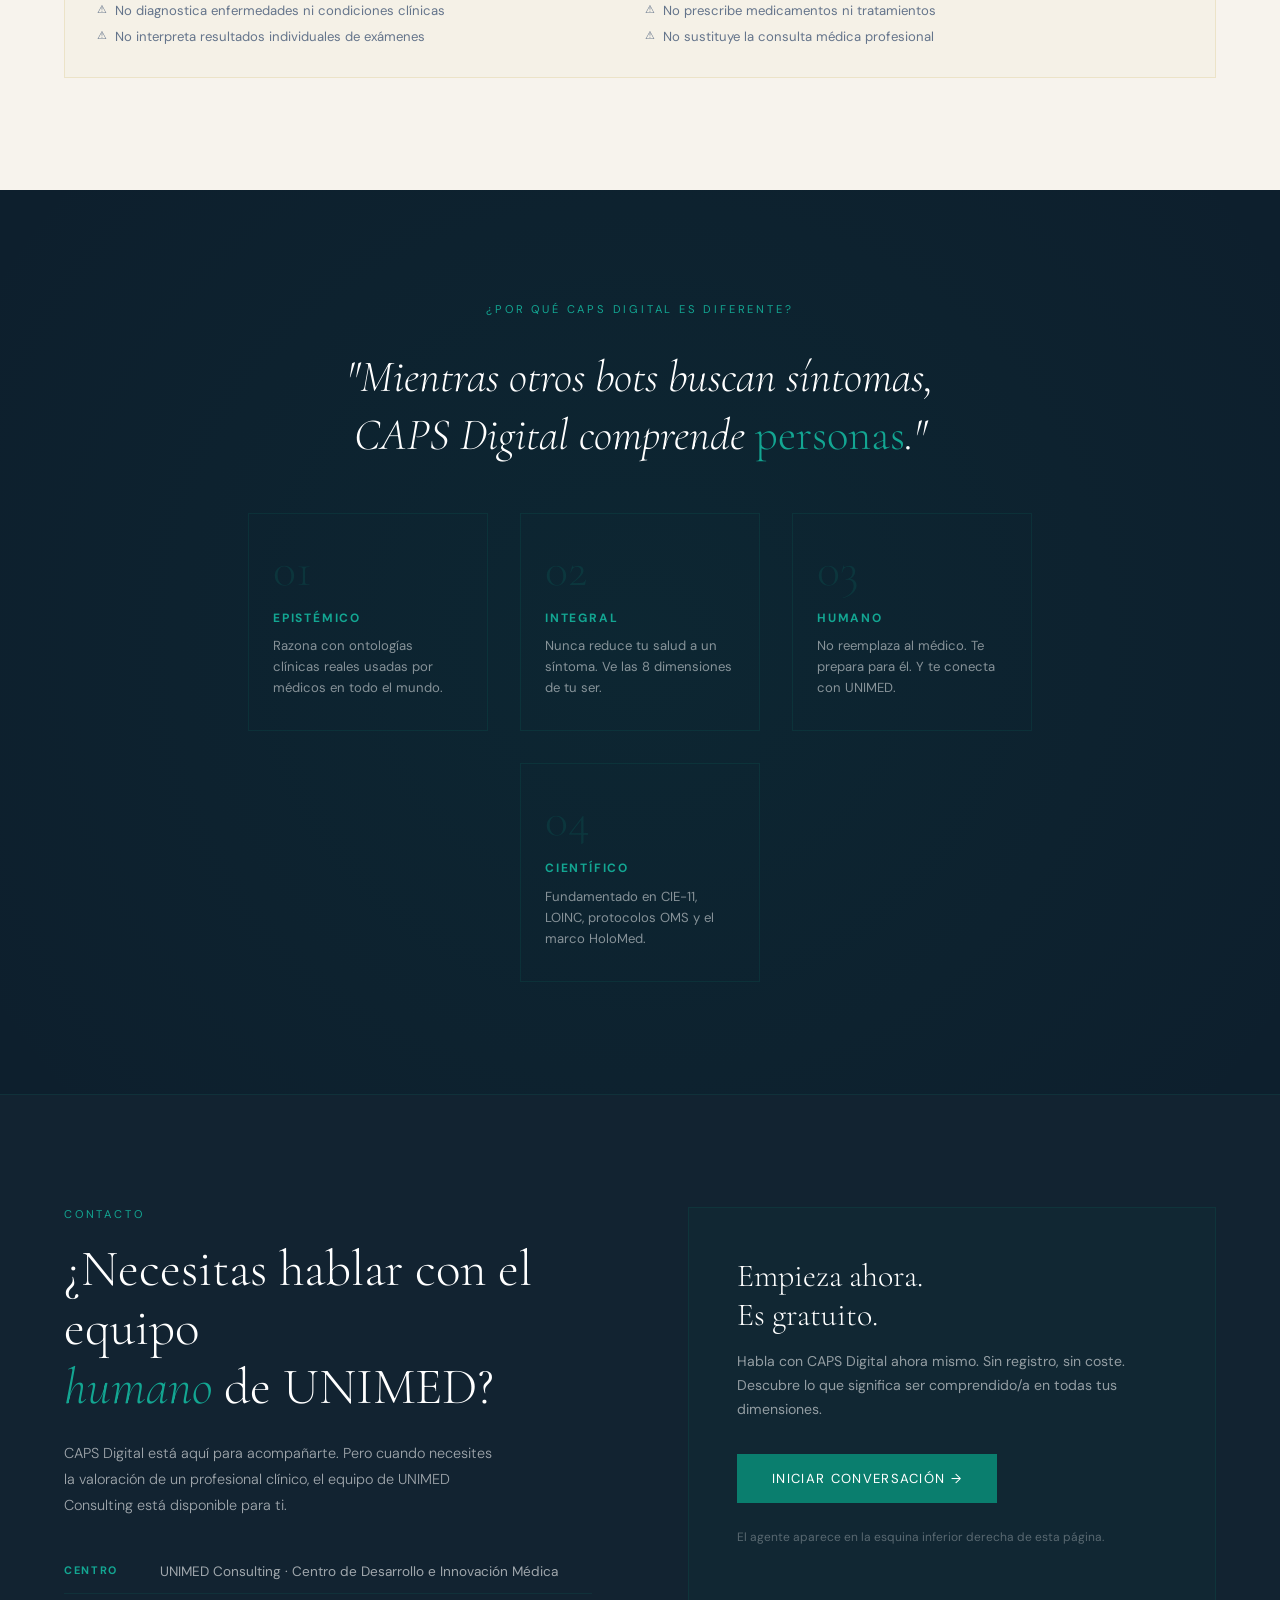
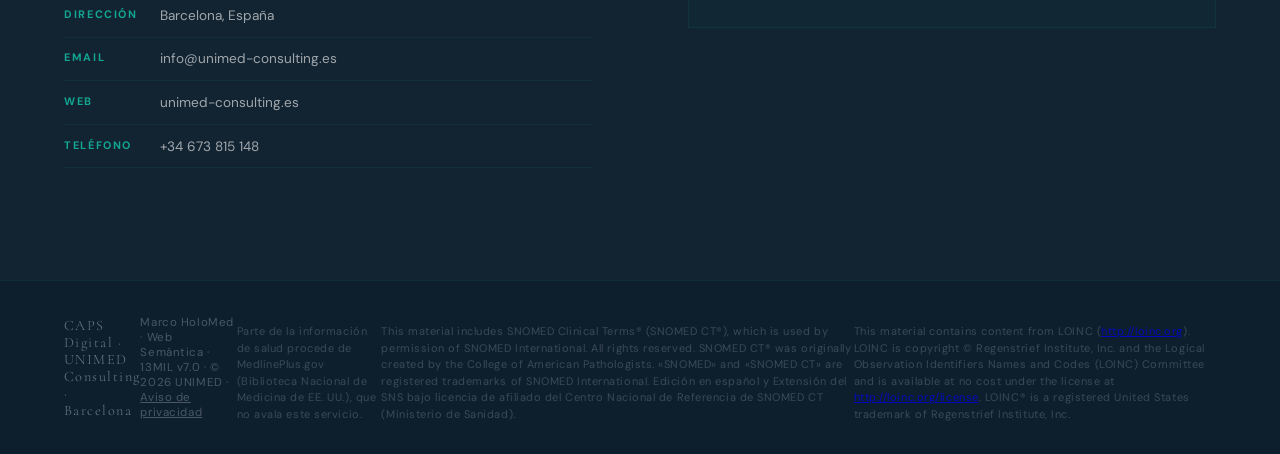
==== commit 15a8448e: "SNOMED CT: resumen clínico codificado con CIE-11 y SNOMED CT y aviso de licencia Co-Authored-By: Cla" ====
--- a/index.html
+++ b/index.html
@@ -535,7 +535,7 @@
       <div class="tier-price">€60 por sesión · Acceso inmediato</div>
       <ul class="tier-features">
         <li>Consulta con especialista UNIMED</li>
-        <li>CAPS Digital prepara tu resumen clínico HoloMed previo</li>
+        <li>CAPS Digital prepara tu resumen clínico HoloMed previo, codificado con CIE-11 y SNOMED CT</li>
         <li>Videoconsulta en castellano</li>
         <li>Informes escritos en castellano, catalán, inglés o sueco</li>
         <li>Seguimiento post-consulta con el agente</li>
@@ -625,6 +625,7 @@
   <div class="footer-logo">CAPS Digital · UNIMED Consulting · Barcelona</div>
   <div class="footer-note">Marco HoloMed · Web Semántica · 13MIL v7.0 · © 2026 UNIMED · <a href="/privacidad/" style="color:inherit">Aviso de privacidad</a></div>
   <div class="footer-note" style="font-size:11px;opacity:.75;max-width:760px;margin:10px auto 0;line-height:1.5">Parte de la información de salud procede de MedlinePlus.gov (Biblioteca Nacional de Medicina de EE. UU.), que no avala este servicio.</div>
+  <div class="footer-note" style="font-size:11px;opacity:.75;max-width:760px;margin:10px auto 0;line-height:1.5">This material includes SNOMED Clinical Terms® (SNOMED CT®), which is used by permission of SNOMED International. All rights reserved. SNOMED CT® was originally created by the College of American Pathologists. «SNOMED» and «SNOMED CT» are registered trademarks of SNOMED International. Edición en español y Extensión del SNS bajo licencia de afiliado del Centro Nacional de Referencia de SNOMED CT (Ministerio de Sanidad).</div>
   <div class="footer-note" style="font-size:11px;opacity:.75;max-width:760px;margin:10px auto 0;line-height:1.5">This material contains content from LOINC (<a href="https://loinc.org">http://loinc.org</a>). LOINC is copyright © Regenstrief Institute, Inc. and the Logical Observation Identifiers Names and Codes (LOINC) Committee and is available at no cost under the license at <a href="https://loinc.org/license">http://loinc.org/license</a>. LOINC® is a registered United States trademark of Regenstrief Institute, Inc.</div>
 </footer>
 <!-- ═══════════════════════════════════════════════ -->
